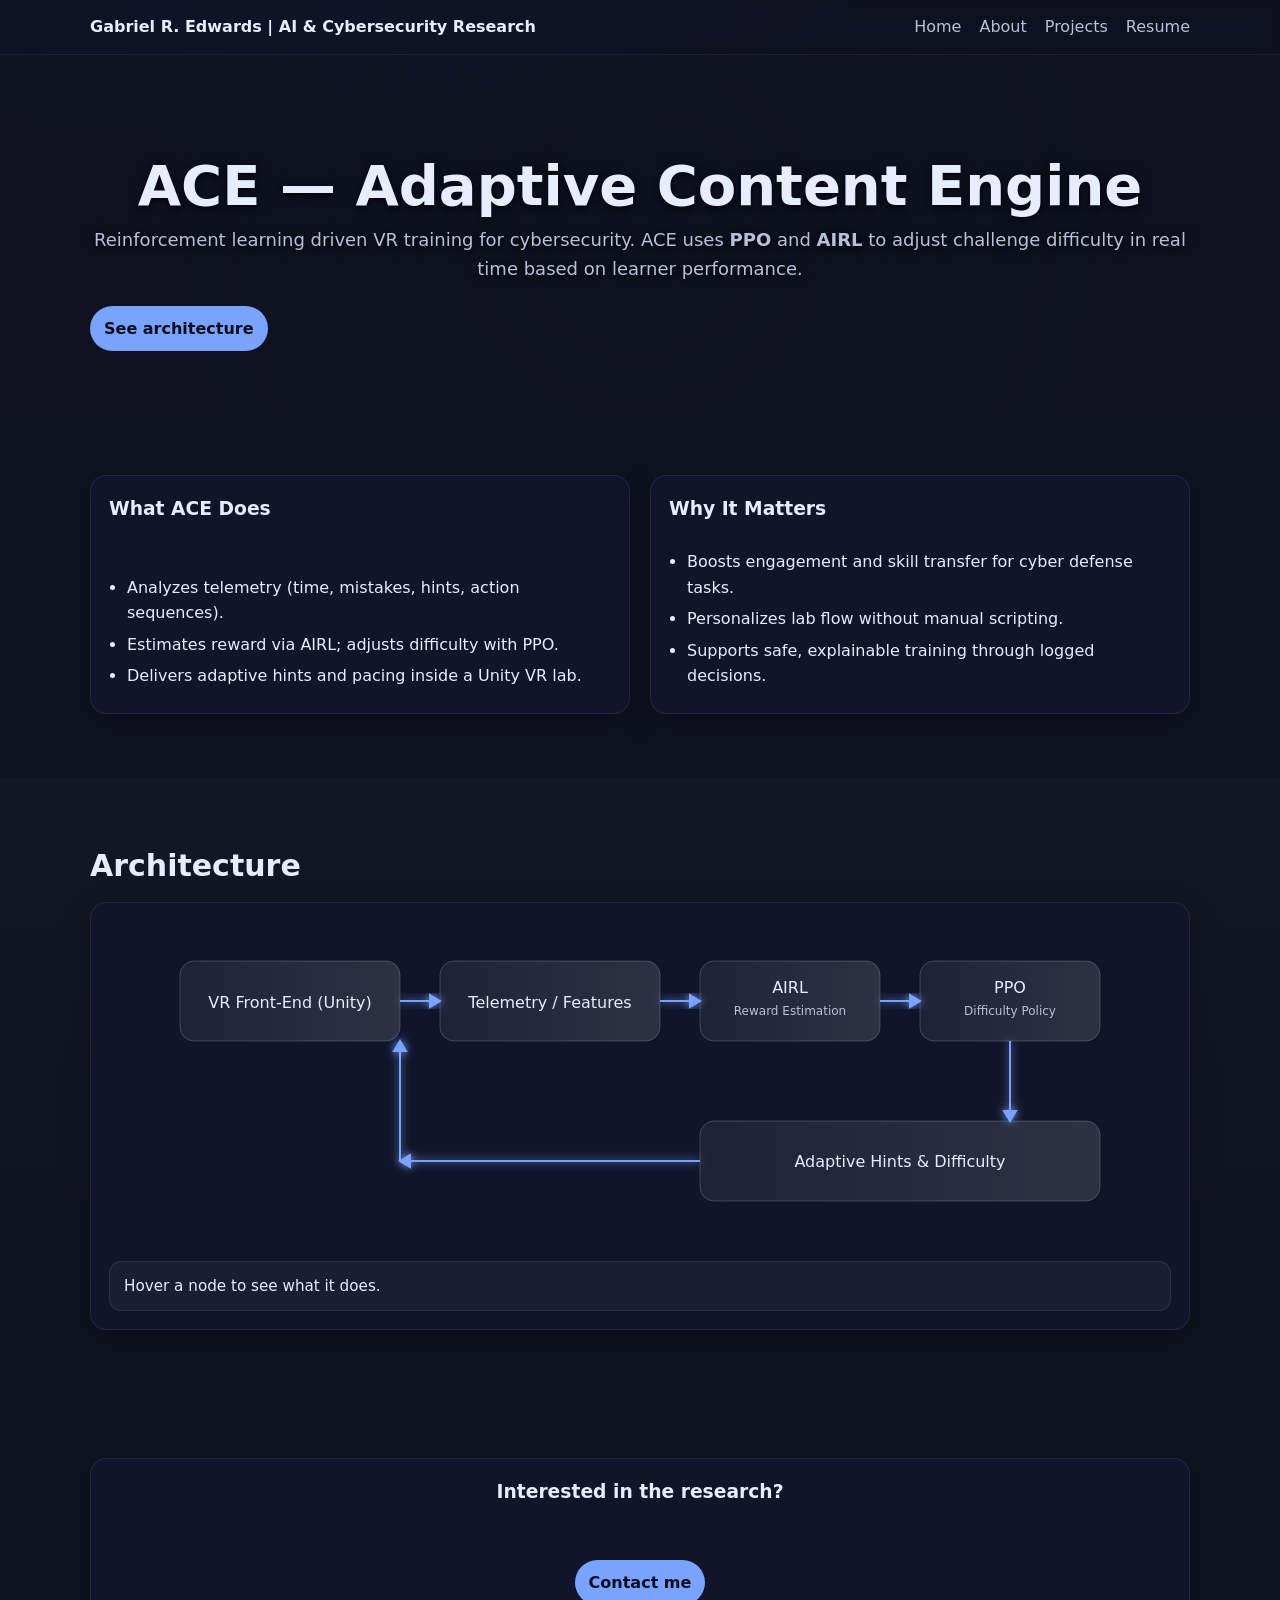
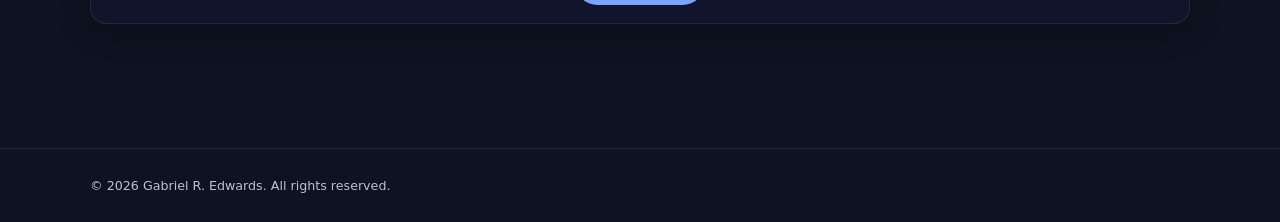
==== ace.html @ 76fcef31 "Remove toy interactive demos from ACE and SAGE pages Dropped ACE's simulated reward chart + gridworl" ====
<!doctype html>
<html lang="en">
<head>
  <meta charset="utf-8" />
  <meta name="viewport" content="width=device-width, initial-scale=1" />
  <title>ACE (Adaptive Content Engine) | Gabriel R. Edwards</title>
  <meta name="description" content="ACE — a reinforcement learning driven VR training system that adapts cybersecurity content using PPO/AIRL." />

  <link rel="stylesheet" href="/styles.css" />
  <link rel="icon" type="image/png" href="/favicon.png">
  <!-- Optional: AOS for small scroll reveals (safe to remove if not used elsewhere) -->
  <link rel="stylesheet" href="https://unpkg.com/aos@2.3.4/dist/aos.css">
</head>
<body>
  <header class="site-header">
    <div class="container">
      <a class="logo" href="/">Gabriel R. Edwards | AI & Cybersecurity Research</a>
      <nav class="nav" id="site-nav" aria-label="Primary">
        <a href="/">Home</a>
        <a href="/#about">About</a>
        <a href="/projects.html">Projects</a>
        <a href="/resume.html">Resume</a>
      </nav>
      <button class="menu-toggle" aria-label="Toggle menu" aria-controls="site-nav" aria-expanded="false">☰</button>
    </div>
  </header>

  <main>
    <!-- HERO -->
    <section class="hero" style="position:relative;">
      <div class="container" style="text-align:center;">
        <h1>ACE — Adaptive Content Engine</h1>
        <p class="lead">
          Reinforcement learning driven VR training for cybersecurity. ACE uses <strong>PPO</strong> and
          <strong>AIRL</strong> to adjust challenge difficulty in real time based on learner performance.
        </p>
        <div class="actions">
          <a href="#architecture" class="btn">See architecture</a>
        </div>
      </div>
    </section>

    <!-- HIGHLIGHTS -->
    <section class="section">
      <div class="container grid-2">
        <div class="card" data-aos="fade-up">
          <h3>What ACE Does</h3>
          <ul>
            <li>Analyzes telemetry (time, mistakes, hints, action sequences).</li>
            <li>Estimates reward via AIRL; adjusts difficulty with PPO.</li>
            <li>Delivers adaptive hints and pacing inside a Unity VR lab.</li>
          </ul>
        </div>
        <div class="card" data-aos="fade-up" data-aos-delay="100">
          <h3>Why It Matters</h3>
          <ul>
            <li>Boosts engagement and skill transfer for cyber defense tasks.</li>
            <li>Personalizes lab flow without manual scripting.</li>
            <li>Supports safe, explainable training through logged decisions.</li>
          </ul>
        </div>
      </div>
    </section>

    <!-- ARCHITECTURE FLOW -->
    <section id="architecture" class="section alt">
      <div class="container">
        <h2>Architecture</h2>
        <div class="card" style="overflow:auto;">
          <!-- Responsive SVG flow diagram with hover tooltips -->
          <div style="min-height: 280px;">
            <svg viewBox="0 0 1000 320" width="100%" height="320" role="img" aria-label="ACE architecture flow">
              <defs>
                <linearGradient id="nodeGrad" x1="0" x2="1">
                  <stop offset="0%" stop-color="rgba(255,255,255,0.06)"></stop>
                  <stop offset="100%" stop-color="rgba(255,255,255,0.12)"></stop>
                </linearGradient>
                <filter id="softGlow">
                  <feGaussianBlur stdDeviation="4" result="blur"/>
                  <feMerge>
                    <feMergeNode in="blur"/>
                    <feMergeNode in="SourceGraphic"/>
                  </feMerge>
                </filter>
              </defs>

              <!-- nodes -->
              <g class="node" data-tip="Unity VR environment emits state, actions, and events as telemetry.">
                <rect x="40" y="40" width="220" height="80" rx="14" fill="url(#nodeGrad)" stroke="rgba(255,255,255,0.18)"/>
                <text x="150" y="87" text-anchor="middle" fill="#e8ecff" font-size="16">VR Front-End (Unity)</text>
              </g>

              <g class="node" data-tip="Session features: time, mistakes, unnecessary actions, hints, completion.">
                <rect x="300" y="40" width="220" height="80" rx="14" fill="url(#nodeGrad)" stroke="rgba(255,255,255,0.18)"/>
                <text x="410" y="87" text-anchor="middle" fill="#e8ecff" font-size="16">Telemetry / Features</text>
              </g>

              <g class="node" data-tip="AIRL infers reward from behavior and state-action distributions.">
                <rect x="560" y="40" width="180" height="80" rx="14" fill="url(#nodeGrad)" stroke="rgba(255,255,255,0.18)"/>
                <text x="650" y="72" text-anchor="middle" fill="#e8ecff" font-size="16">AIRL</text>
                <text x="650" y="94" text-anchor="middle" fill="#b9c0d9" font-size="12">Reward Estimation</text>
              </g>

              <g class="node" data-tip="PPO policy selects next difficulty level / hint strategy.">
                <rect x="780" y="40" width="180" height="80" rx="14" fill="url(#nodeGrad)" stroke="rgba(255,255,255,0.18)"/>
                <text x="870" y="72" text-anchor="middle" fill="#e8ecff" font-size="16">PPO</text>
                <text x="870" y="94" text-anchor="middle" fill="#b9c0d9" font-size="12">Difficulty Policy</text>
              </g>

              <!-- arrows top row -->
              <g stroke="#7aa2ff" stroke-width="2" filter="url(#softGlow)">
                <line x1="260" y1="80" x2="300" y2="80"/>
                <polygon points="300,80 290,74 290,86" fill="#7aa2ff"/>
                <line x1="520" y1="80" x2="560" y2="80"/>
                <polygon points="560,80 550,74 550,86" fill="#7aa2ff"/>
                <line x1="740" y1="80" x2="780" y2="80"/>
                <polygon points="780,80 770,74 770,86" fill="#7aa2ff"/>
              </g>

              <!-- feedback loop -->
              <g class="node" data-tip="Adaptive difficulty and hints fed back to VR session.">
                <rect x="560" y="200" width="400" height="80" rx="14" fill="url(#nodeGrad)" stroke="rgba(255,255,255,0.18)"/>
                <text x="760" y="246" text-anchor="middle" fill="#e8ecff" font-size="16">Adaptive Hints & Difficulty</text>
              </g>

              <g stroke="#7aa2ff" stroke-width="2" filter="url(#softGlow)">
                <!-- down arrows -->
                <line x1="870" y1="120" x2="870" y2="200"/>
                <polygon points="870,200 864,190 876,190" fill="#7aa2ff"/>
                <!-- loop back to VR -->
                <line x1="560" y1="240" x2="260" y2="240"/>
                <polygon points="260,240 270,234 270,246" fill="#7aa2ff"/>
                <line x1="260" y1="240" x2="260" y2="120"/>
                <polygon points="260,120 254,130 266,130" fill="#7aa2ff"/>
              </g>
            </svg>
            <div id="nodeInfo" class="node-info" aria-live="polite">
                Hover a node to see what it does.
          </div>
        </div>
      </div>
    </section>

    <!-- CONTACT CTA -->
    <section class="section">
      <div class="container">
        <div class="card" style="text-align:center;">
          <h3>Interested in the research?</h3>
          <p class="meta">This work is part of an active research effort. A public summary/paper link will be added upon release.</p>
          <a href="mailto:gre4bt@umsystem.edu" class="btn">Contact me</a>
        </div>
      </div>
    </section>
  </main>

  <footer class="site-footer">
    <div class="container">
      <small>© <span id="year"></span> Gabriel R. Edwards. All rights reserved.</small>
    </div>
  </footer>

  <!-- libs -->
  <script src="https://unpkg.com/aos@2.3.4/dist/aos.js"></script>

  <script>
    // year
    document.getElementById('year').textContent = new Date().getFullYear();

    // mobile menu
    const toggle = document.querySelector('.menu-toggle');
    const nav = document.getElementById('site-nav');
    toggle?.addEventListener('click', () => {
      const expanded = toggle.getAttribute('aria-expanded') === 'true' || false;
      toggle.setAttribute('aria-expanded', String(!expanded));
      nav.classList.toggle('open');
    });

    // AOS
    AOS?.init && AOS.init({ once: true, duration: 600 });

    // ---------- SVG node tooltips ----------
    // simple title-like tooltip using native 'title' or data-tip
    document.querySelectorAll('svg .node').forEach(n => {
      const tip = n.getAttribute('data-tip');
      if (tip) {
        const title = document.createElementNS('http://www.w3.org/2000/svg','title');
        title.textContent = tip;
        n.appendChild(title);
      }
    });
  </script>

<script>
// ----- Hover descriptions for ACE diagram -----
const info = document.getElementById('nodeInfo');

    // helper: register hover/focus on each node
    function bindNodeHover(g){
    const tip  = g.getAttribute('data-tip') || '';
    // try to grab the first label <text> inside the node
    const label = (g.querySelector('text')?.textContent || 'Component').trim();
    const rect  = g.querySelector('rect') || g;

    // make focusable for keyboard users
    rect.setAttribute('tabindex','0');
    rect.setAttribute('role','button');
    rect.setAttribute('aria-label', `${label}: ${tip}`);

    function show(){ info.innerHTML = `<strong>${label}:</strong> ${tip}`; }
    function hide(){ info.textContent = 'Hover a node to see what it does.'; }

    rect.addEventListener('mouseenter', show);
    rect.addEventListener('focus', show);
    rect.addEventListener('mouseleave', hide);
    rect.addEventListener('blur', hide);
    }

    // bind all nodes
    document.querySelectorAll('svg g.node').forEach(bindNodeHover);
    </script>


</body>
</html>
---- styles.css ----
:root {
  --bg: #0f1220;
  --panel: #11152b;
  --text: #e8ecff;
  --muted: #b9c0d9;
  --primary: #7aa2ff;
  --ring: rgba(122,162,255,.3);
  --radius: 16px;
}

* { box-sizing: border-box; }
html, body { margin: 0; padding: 0; }
html { scroll-behavior: smooth; }
body {
  font-family: Inter, system-ui, -apple-system, Segoe UI, Roboto, Arial, sans-serif;
  line-height: 1.6;
  color: var(--text);
  background: radial-gradient(1200px 600px at 20% -10%, #182042 0%, var(--bg) 60%);
  -webkit-font-smoothing: antialiased;
  -moz-osx-font-smoothing: grayscale;
}

a { color: inherit; text-decoration: none; }
a:focus-visible,
button:focus-visible { outline: none; box-shadow: 0 0 0 6px var(--ring); border-radius: 8px; }

.container { width: min(1100px, 92%); margin: 0 auto; }

/* ========== Header / Nav ========== */
.site-header {
  position: sticky; top: 0; z-index: 20;
  backdrop-filter: saturate(120%) blur(10px);
  background: rgba(15,18,32,.6);
  border-bottom: 1px solid rgba(255,255,255,.06);
}
.site-header .container {
  display: flex; align-items: center; justify-content: space-between;
  padding: 14px 0;
}

.logo { font-weight: 700; color: var(--text); }
.logo:hover { opacity: .9; }

.nav { display: flex; align-items: center; gap: 18px; }
.nav a { color: var(--muted); }
.nav a:hover { color: var(--text); }

/* Buttons */
.btn {
  display: inline-block; padding: 10px 14px; border-radius: 999px;
  background: var(--primary); color: #0a0e1f; font-weight: 600;
  box-shadow: 0 0 0 0 var(--ring); transition: box-shadow .2s ease, transform .1s ease;
}
.btn:hover { box-shadow: 0 0 0 6px var(--ring); transform: translateY(-1px); }

.btn-secondary {
  background: transparent; color: var(--text); border: 1px solid rgba(255,255,255,.16);
}
.btn-secondary:hover { box-shadow: 0 0 0 6px var(--ring); border-color: rgba(255,255,255,.28); }

/* Mobile menu toggle */
.menu-toggle {
  display: none;
  width: 38px; height: 38px; border: 0; border-radius: 10px;
  background: var(--panel); color: var(--text); cursor: pointer;
}
.menu-toggle:active { transform: scale(.98); }

/* ========== Hero ========== */
.hero { padding: 88px 0 44px; }
.hero h1 {
  font-size: clamp(34px, 6vw, 56px);
  line-height: 1.1; margin: 0 0 10px;
}
.lead { color: var(--muted); font-size: 1.125rem; margin: 8px 0 22px; }
.actions { display: flex; gap: 12px; flex-wrap: wrap; }

/* ========== Sections / Layout ========== */
.section { padding: 64px 0; }
.section.alt { background: linear-gradient(180deg, rgba(255,255,255,.02), rgba(255,255,255,0)); }

.grid-2 { display: grid; gap: 22px; grid-template-columns: 1fr; }
@media (min-width: 860px) {
  .grid-2 { grid-template-columns: 1.2fr .8fr; }
}

/* ========== Cards ========== */
.cards {
  display: grid; gap: 18px;
  grid-template-columns: repeat(auto-fit, minmax(260px, 1fr));
}

.card {
  background: var(--panel);
  border: 1px solid rgba(255,255,255,.08);
  border-radius: var(--radius);
  padding: 18px;
  box-shadow: 0 8px 30px rgba(0,0,0,.25);
}
.card h3 { margin-top: 0; }
.card .meta { color: var(--muted); font-size: .95rem; margin: 8px 0 10px; }
.card .links { display: flex; gap: 14px; flex-wrap: wrap; }
.card .link { color: var(--primary); }
.card .link:hover { text-decoration: underline; }

/* ========== Footer ========== */
.site-footer {
  border-top: 1px solid rgba(255,255,255,.08);
  margin-top: 60px; padding: 24px 0; color: var(--muted);
  font-size: .95rem;
}

/* ========== Mobile Nav Behavior ========== */
@media (max-width: 720px) {
  .nav { display: none; }
  .menu-toggle { display: inline-grid; place-items: center; }

  /* When toggled open (JS adds .open) */
  .nav.open {
    display: grid;
    position: absolute; top: 58px; right: 4%; left: 4%;
    background: rgba(15,18,32,.98);
    border: 1px solid rgba(255,255,255,.08);
    border-radius: 14px; padding: 12px;
    gap: 10px;
    box-shadow: 0 12px 36px rgba(0,0,0,.45);
  }
  .nav.open a { padding: 10px 12px; border-radius: 10px; }
  .nav.open a:hover { background: rgba(255,255,255,.04); color: var(--text); }
}

/* ========== Subtle Improvements ========== */
.section h2 { margin: 0 0 12px; font-size: clamp(22px, 3vw, 30px); }
p { margin: 0 0 12px; }
ul { margin: 0; padding-left: 18px; }
li { margin: 6px 0; }

::selection { background: rgba(122,162,255,.28); color: var(--text); }

@media (prefers-reduced-motion: reduce) {
  html { scroll-behavior: auto; }
  .btn { transition: none; }
}

/* underline any link styled as .link */
.link {
  color: var(--primary);
  text-decoration: underline;
  text-underline-offset: 2px; /* slightly lower underline for modern look */
  text-decoration-thickness: 1.5px;
  transition: color .2s ease, text-decoration-color .2s ease;
}

/* hover effect for emphasis */
.link:hover {
  color: var(--text);
  text-decoration-color: var(--text);
}

/* optionally: only underline links that open in a new tab */
a[target="_blank"] {
  text-decoration: underline;
  text-underline-offset: 2px;
  text-decoration-thickness: 1.5px;
}

/* profile picture */
.profile-pic {
  width: 180px;
  height: 180px;
  border-radius: 50%;
  object-fit: cover;
  box-shadow: 0 6px 18px rgba(0,0,0,.3);
  margin-bottom: 20px;
}

/* interactive project cards */
.card {
  position: relative;
  transition: transform .3s ease, box-shadow .3s ease;
}
.card:hover {
  transform: translateY(-6px);
  box-shadow: 0 0 15px rgba(122,162,255,0.5);
}
.card:hover .meta {
  opacity: 1;
  transform: translateY(0);
}
.card .meta {
  opacity: 0;
  transform: translateY(10px);
  transition: all .3s ease;
}

/* === HERO VISIBILITY FIX === */
/* Adds a subtle dark gradient overlay + soft text shadow for legibility */

.hero {
  position: relative;
  padding: 100px 0 60px; /* slightly more breathing room */
  overflow: hidden;
}

.hero::before {
  content: "";
  position: absolute;
  inset: 0;
  /* gentle radial fade behind the text */
  background: radial-gradient(
    circle at center,
    rgba(15, 18, 32, 0.25) 0%,    /* faint center glow */
    rgba(15, 18, 32, 0.8) 70%     /* darker edges */
  );
  z-index: 0;
}

.hero .container {
  position: relative;
  z-index: 1; /* ensures text sits above the overlay */
  text-align: center;
}

/* improve readability */
.hero h1,
.hero .lead {
  text-shadow:
    0 2px 6px rgba(0, 0, 0, 0.8),
    0 0 14px rgba(15, 18, 32, 0.8);
}

/* optional: smooth fade for the overlay when loading */
.hero::before {
  opacity: 0;
  animation: fadeInOverlay 1.5s ease forwards;
}

@keyframes fadeInOverlay {
  to { opacity: 1; }
}

/* === HERO IMAGE GLOW === */
/* Adds a soft animated blue halo around your portrait */

.hero img {
  display: block;
  margin: 0 auto 24px;
  width: 180px;
  height: 180px;
  border-radius: 50%;
  object-fit: cover;
  box-shadow:
    0 0 0 3px rgba(255,255,255,0.08),
    0 0 30px rgba(122,162,255,0.4);
  transition: box-shadow 0.4s ease;
  position: relative;
  z-index: 1;
}



/* ACE node hover description panel */
.node-info{
  margin-top:12px;
  padding:12px 14px;
  background: rgba(255,255,255,0.04);
  border:1px solid rgba(255,255,255,0.08);
  border-radius:12px;
  color: var(--text);
  font-size: 0.95rem;
}
.node-info strong{ color: var(--primary); }
svg .node rect{ pointer-events: all; }  /* ensure nodes receive hover */


/* make equal-height cards inside grid-2 sections */
.section .grid-2 {
  display: grid;
  grid-template-columns: repeat(auto-fit, minmax(320px, 1fr));
  gap: 20px;
  align-items: stretch; /* ensures equal height */
}

.section .grid-2 .card {
  display: flex;
  flex-direction: column;
  justify-content: space-between;
  height: 100%;
}

/* contact card info */
.contact-card {
  display: flex;
  align-items: center;
  gap: 10px;
  padding: 12px 18px;
  background: var(--panel);
  border: 1px solid rgba(255,255,255,0.08);
  border-radius: 12px;
  color: var(--text);
  text-decoration: none;
  font-weight: 500;
  transition: all 0.2s ease;
}
.contact-card:hover {
  border-color: var(--primary);
  transform: translateY(-3px);
  box-shadow: 0 0 12px rgba(122,162,255,0.2);
  color: var(--primary);
}
.contact-card .icon {
  width: 22px;
  height: 22px;
  filter: invert(80%) brightness(150%);
}
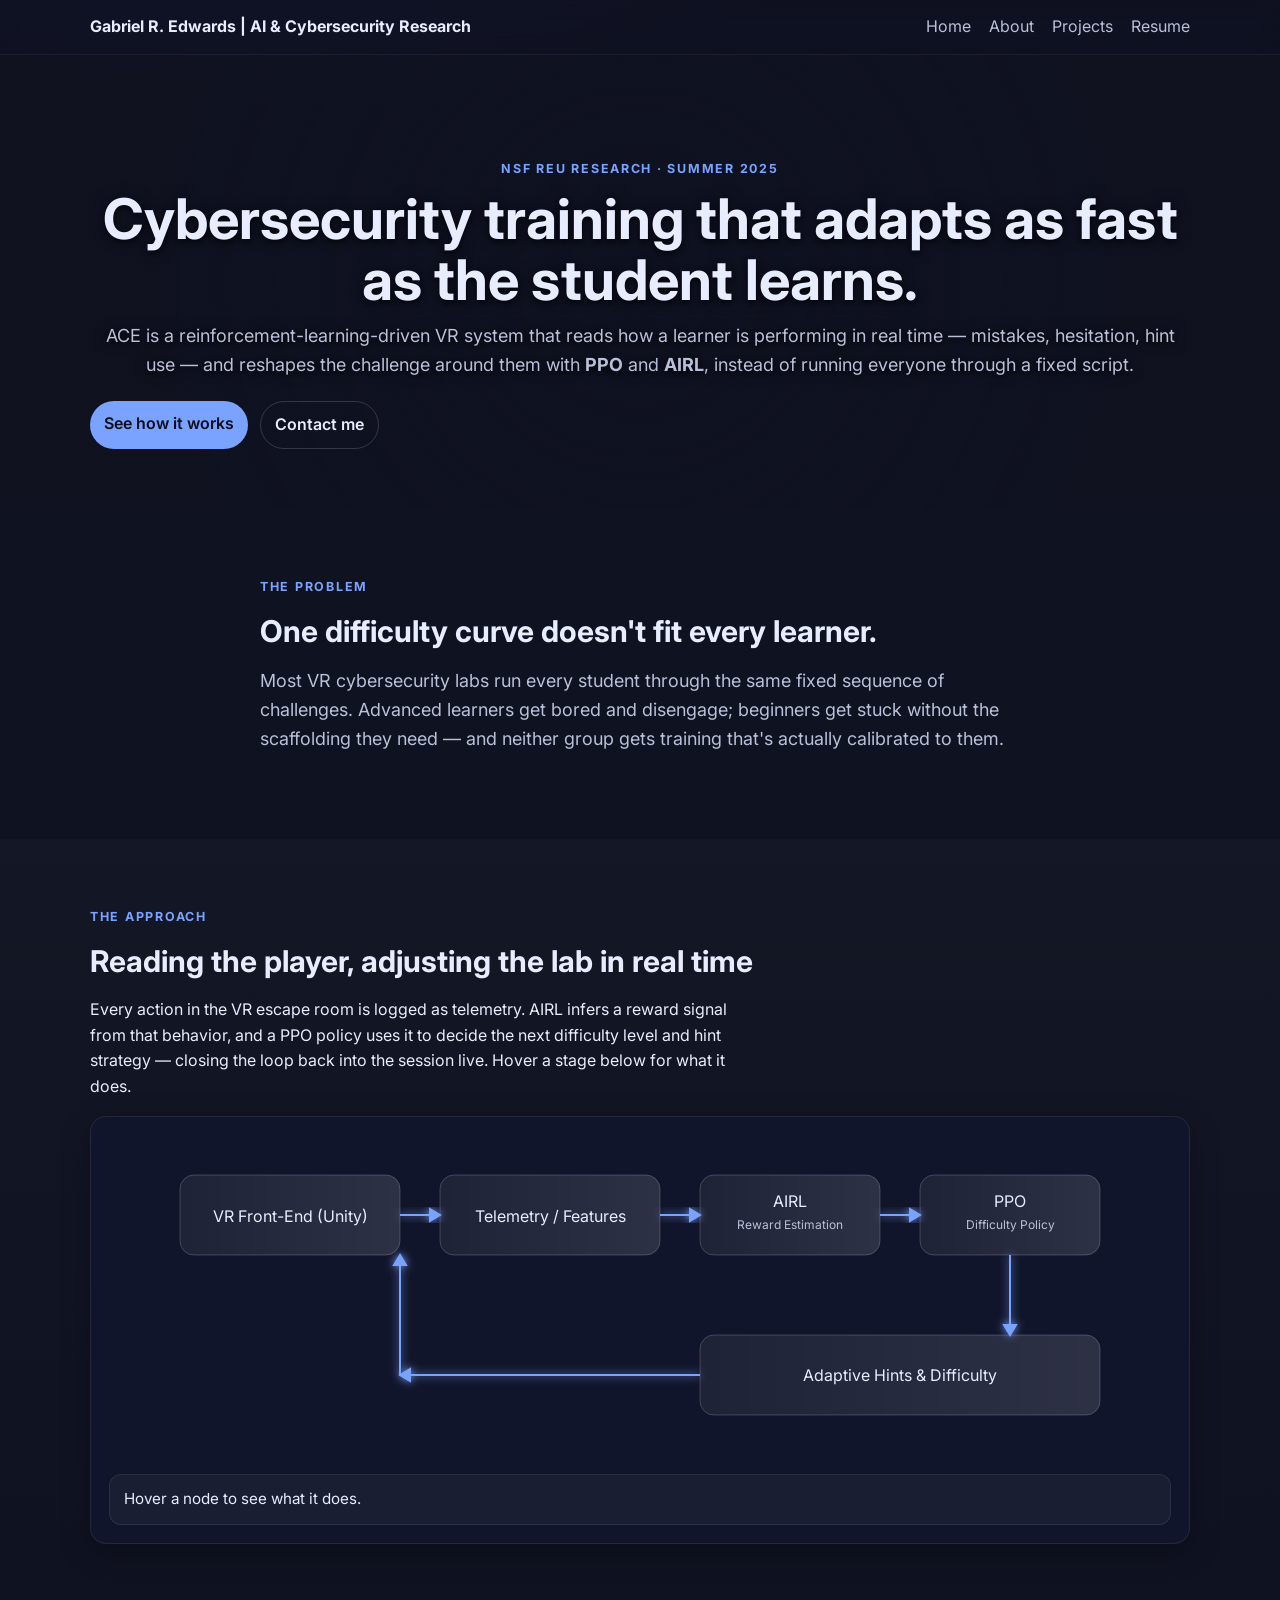
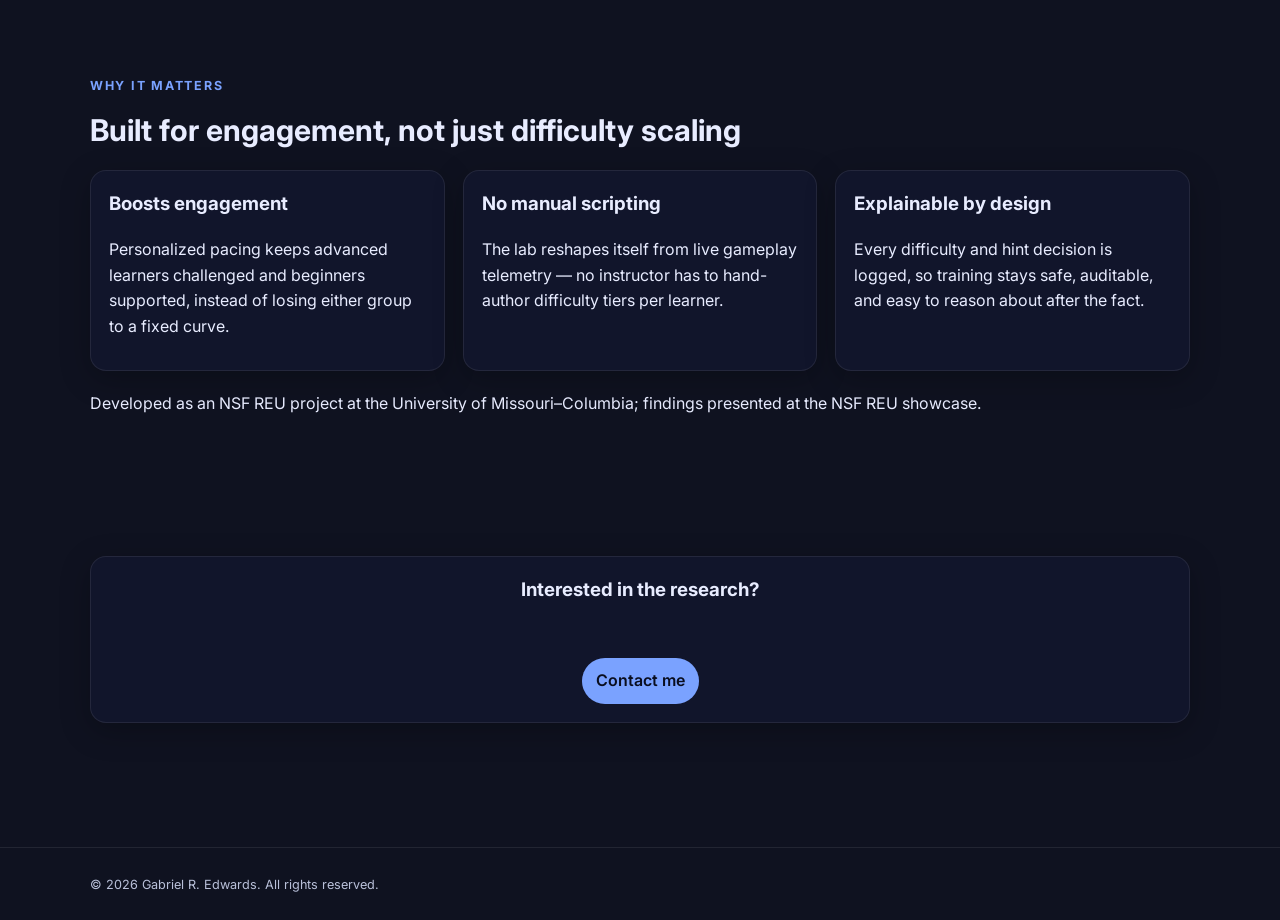
==== commit ae6e2701: "Redesign ACE and SAGE pages as research case studies Restructured both pages around a Problem -> App" ====
--- a/ace.html
+++ b/ace.html
@@ -4,8 +4,11 @@
   <meta charset="utf-8" />
   <meta name="viewport" content="width=device-width, initial-scale=1" />
   <title>ACE (Adaptive Content Engine) | Gabriel R. Edwards</title>
-  <meta name="description" content="ACE — a reinforcement learning driven VR training system that adapts cybersecurity content using PPO/AIRL." />
-
+  <meta name="description" content="ACE — a reinforcement learning driven VR training system that adapts cybersecurity content in real time using PPO/AIRL." />
+
+  <link rel="preconnect" href="https://fonts.googleapis.com">
+  <link rel="preconnect" href="https://fonts.gstatic.com" crossorigin>
+  <link href="https://fonts.googleapis.com/css2?family=Inter:wght@400;600;800&display=swap" rel="stylesheet">
   <link rel="stylesheet" href="/styles.css" />
   <link rel="icon" type="image/png" href="/favicon.png">
   <!-- Optional: AOS for small scroll reveals (safe to remove if not used elsewhere) -->
@@ -29,44 +32,44 @@
     <!-- HERO -->
     <section class="hero" style="position:relative;">
       <div class="container" style="text-align:center;">
-        <h1>ACE — Adaptive Content Engine</h1>
+        <p class="eyebrow">NSF REU Research · Summer 2025</p>
+        <h1>Cybersecurity training that adapts as fast as the student learns.</h1>
         <p class="lead">
-          Reinforcement learning driven VR training for cybersecurity. ACE uses <strong>PPO</strong> and
-          <strong>AIRL</strong> to adjust challenge difficulty in real time based on learner performance.
+          ACE is a reinforcement-learning-driven VR system that reads how a learner is performing in real
+          time — mistakes, hesitation, hint use — and reshapes the challenge around them with
+          <strong>PPO</strong> and <strong>AIRL</strong>, instead of running everyone through a fixed script.
         </p>
         <div class="actions">
-          <a href="#architecture" class="btn">See architecture</a>
-        </div>
-      </div>
-    </section>
-
-    <!-- HIGHLIGHTS -->
+          <a href="#approach" class="btn">See how it works</a>
+          <a href="mailto:gre4bt@umsystem.edu" class="btn btn-secondary">Contact me</a>
+        </div>
+      </div>
+    </section>
+
+    <!-- PROBLEM -->
     <section class="section">
-      <div class="container grid-2">
-        <div class="card" data-aos="fade-up">
-          <h3>What ACE Does</h3>
-          <ul>
-            <li>Analyzes telemetry (time, mistakes, hints, action sequences).</li>
-            <li>Estimates reward via AIRL; adjusts difficulty with PPO.</li>
-            <li>Delivers adaptive hints and pacing inside a Unity VR lab.</li>
-          </ul>
-        </div>
-        <div class="card" data-aos="fade-up" data-aos-delay="100">
-          <h3>Why It Matters</h3>
-          <ul>
-            <li>Boosts engagement and skill transfer for cyber defense tasks.</li>
-            <li>Personalizes lab flow without manual scripting.</li>
-            <li>Supports safe, explainable training through logged decisions.</li>
-          </ul>
-        </div>
-      </div>
-    </section>
-
-    <!-- ARCHITECTURE FLOW -->
-    <section id="architecture" class="section alt">
+      <div class="container" style="max-width:760px;">
+        <p class="eyebrow">The Problem</p>
+        <h2>One difficulty curve doesn't fit every learner.</h2>
+        <p class="lead">
+          Most VR cybersecurity labs run every student through the same fixed sequence of challenges.
+          Advanced learners get bored and disengage; beginners get stuck without the scaffolding they need —
+          and neither group gets training that's actually calibrated to them.
+        </p>
+      </div>
+    </section>
+
+    <!-- APPROACH -->
+    <section id="approach" class="section alt">
       <div class="container">
-        <h2>Architecture</h2>
-        <div class="card" style="overflow:auto;">
+        <p class="eyebrow">The Approach</p>
+        <h2>Reading the player, adjusting the lab in real time</h2>
+        <p class="meta" style="max-width:640px;">
+          Every action in the VR escape room is logged as telemetry. AIRL infers a reward signal from that
+          behavior, and a PPO policy uses it to decide the next difficulty level and hint strategy — closing
+          the loop back into the session live. Hover a stage below for what it does.
+        </p>
+        <div class="card" style="overflow:auto; margin-top:16px;">
           <!-- Responsive SVG flow diagram with hover tooltips -->
           <div style="min-height: 280px;">
             <svg viewBox="0 0 1000 320" width="100%" height="320" role="img" aria-label="ACE architecture flow">
@@ -136,8 +139,32 @@
             </svg>
             <div id="nodeInfo" class="node-info" aria-live="polite">
                 Hover a node to see what it does.
+            </div>
           </div>
         </div>
+      </div>
+    </section>
+
+    <!-- WHY IT MATTERS -->
+    <section class="section">
+      <div class="container">
+        <p class="eyebrow">Why It Matters</p>
+        <h2>Built for engagement, not just difficulty scaling</h2>
+        <div class="cards" style="margin-top:16px;">
+          <article class="card" data-aos="fade-up">
+            <h3>Boosts engagement</h3>
+            <p>Personalized pacing keeps advanced learners challenged and beginners supported, instead of losing either group to a fixed curve.</p>
+          </article>
+          <article class="card" data-aos="fade-up" data-aos-delay="100">
+            <h3>No manual scripting</h3>
+            <p>The lab reshapes itself from live gameplay telemetry — no instructor has to hand-author difficulty tiers per learner.</p>
+          </article>
+          <article class="card" data-aos="fade-up" data-aos-delay="200">
+            <h3>Explainable by design</h3>
+            <p>Every difficulty and hint decision is logged, so training stays safe, auditable, and easy to reason about after the fact.</p>
+          </article>
+        </div>
+        <p class="meta" style="margin-top:20px;">Developed as an NSF REU project at the University of Missouri–Columbia; findings presented at the NSF REU showcase.</p>
       </div>
     </section>
 
--- a/styles.css
+++ b/styles.css
@@ -288,6 +288,41 @@
   height: 100%;
 }
 
+/* ========== Case-study narrative elements ========== */
+/* eyebrow label: marks where a page is in its Problem -> Approach -> Results sequence */
+.eyebrow {
+  display: inline-block;
+  text-transform: uppercase;
+  letter-spacing: .14em;
+  font-size: .78rem;
+  font-weight: 700;
+  color: var(--primary);
+  margin: 0 0 10px;
+}
+
+/* stat tiles: real, sourced numbers only -- big figure + short label */
+.stat-row {
+  display: flex;
+  flex-wrap: wrap;
+  gap: 40px;
+  justify-content: center;
+  text-align: center;
+  margin-top: 20px;
+}
+.stat-row .stat { min-width: 140px; }
+.stat-row .num {
+  font-size: clamp(2.2rem, 5vw, 3.2rem);
+  font-weight: 800;
+  color: var(--primary);
+  line-height: 1;
+}
+.stat-row .label {
+  color: var(--muted);
+  font-size: .9rem;
+  margin: 6px auto 0;
+  max-width: 160px;
+}
+
 /* contact card info */
 .contact-card {
   display: flex;
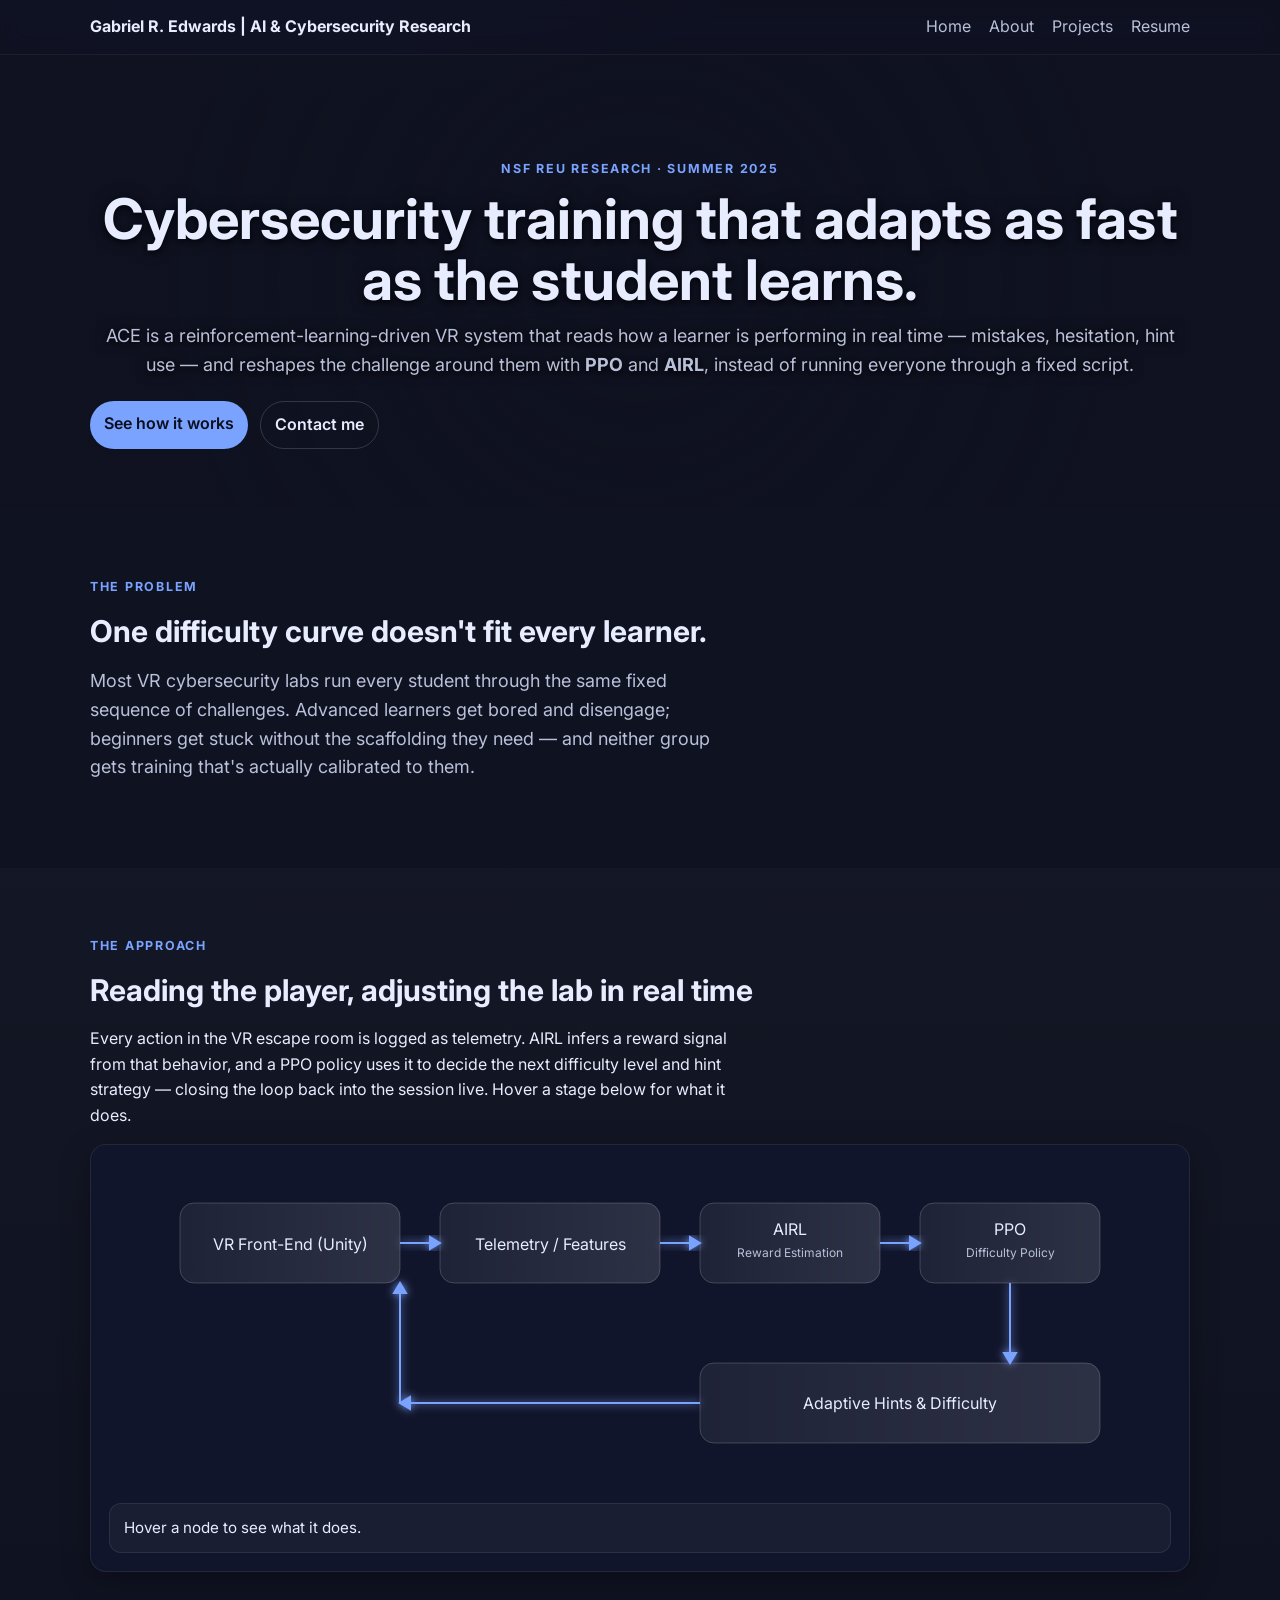
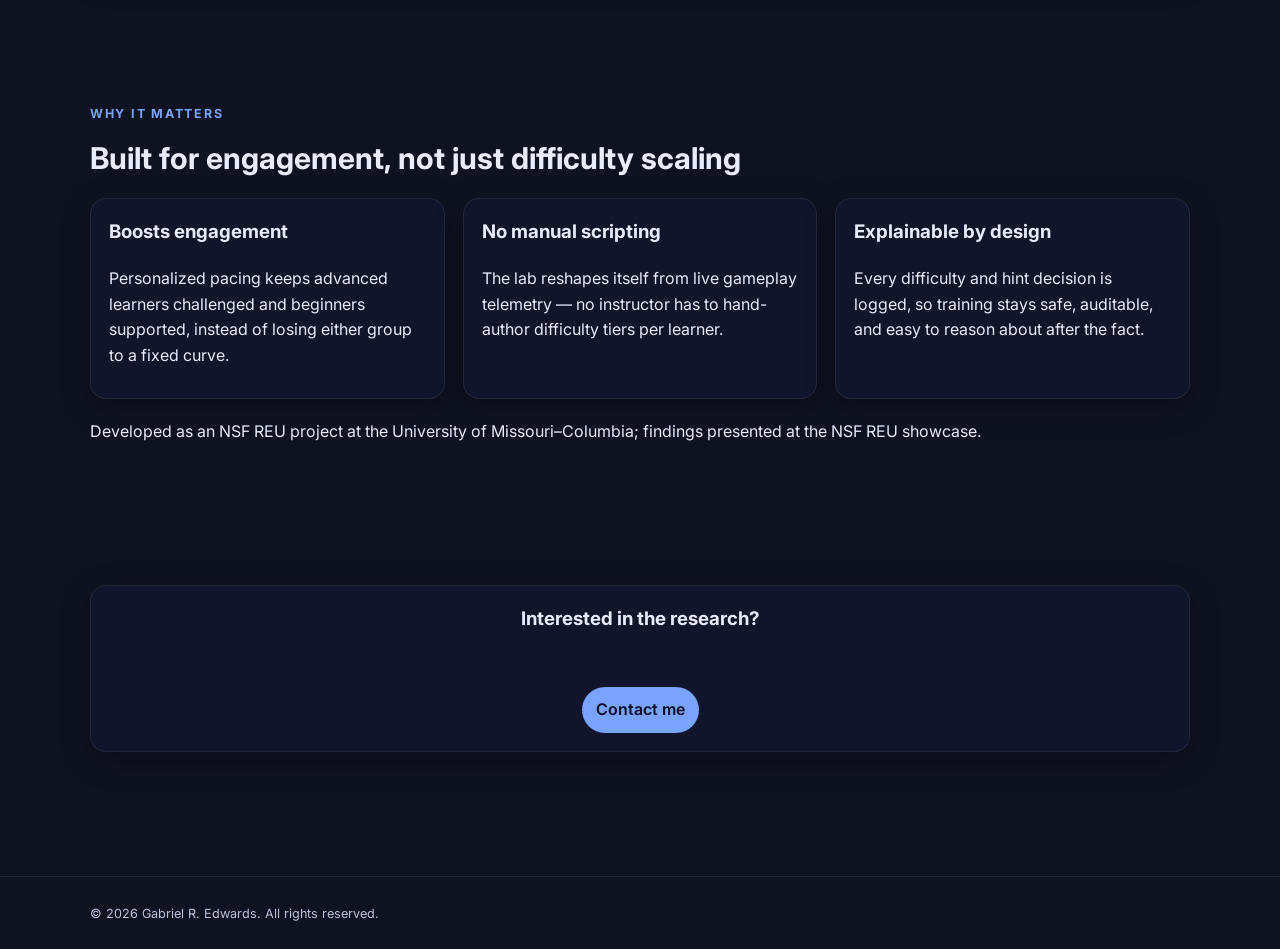
==== commit 39a34052: "Fix Problem/Approach section misalignment on ACE and SAGE The Problem section's container had an inl" ====
--- a/ace.html
+++ b/ace.html
@@ -48,10 +48,10 @@
 
     <!-- PROBLEM -->
     <section class="section">
-      <div class="container" style="max-width:760px;">
+      <div class="container">
         <p class="eyebrow">The Problem</p>
         <h2>One difficulty curve doesn't fit every learner.</h2>
-        <p class="lead">
+        <p class="lead" style="max-width:640px;">
           Most VR cybersecurity labs run every student through the same fixed sequence of challenges.
           Advanced learners get bored and disengage; beginners get stuck without the scaffolding they need —
           and neither group gets training that's actually calibrated to them.
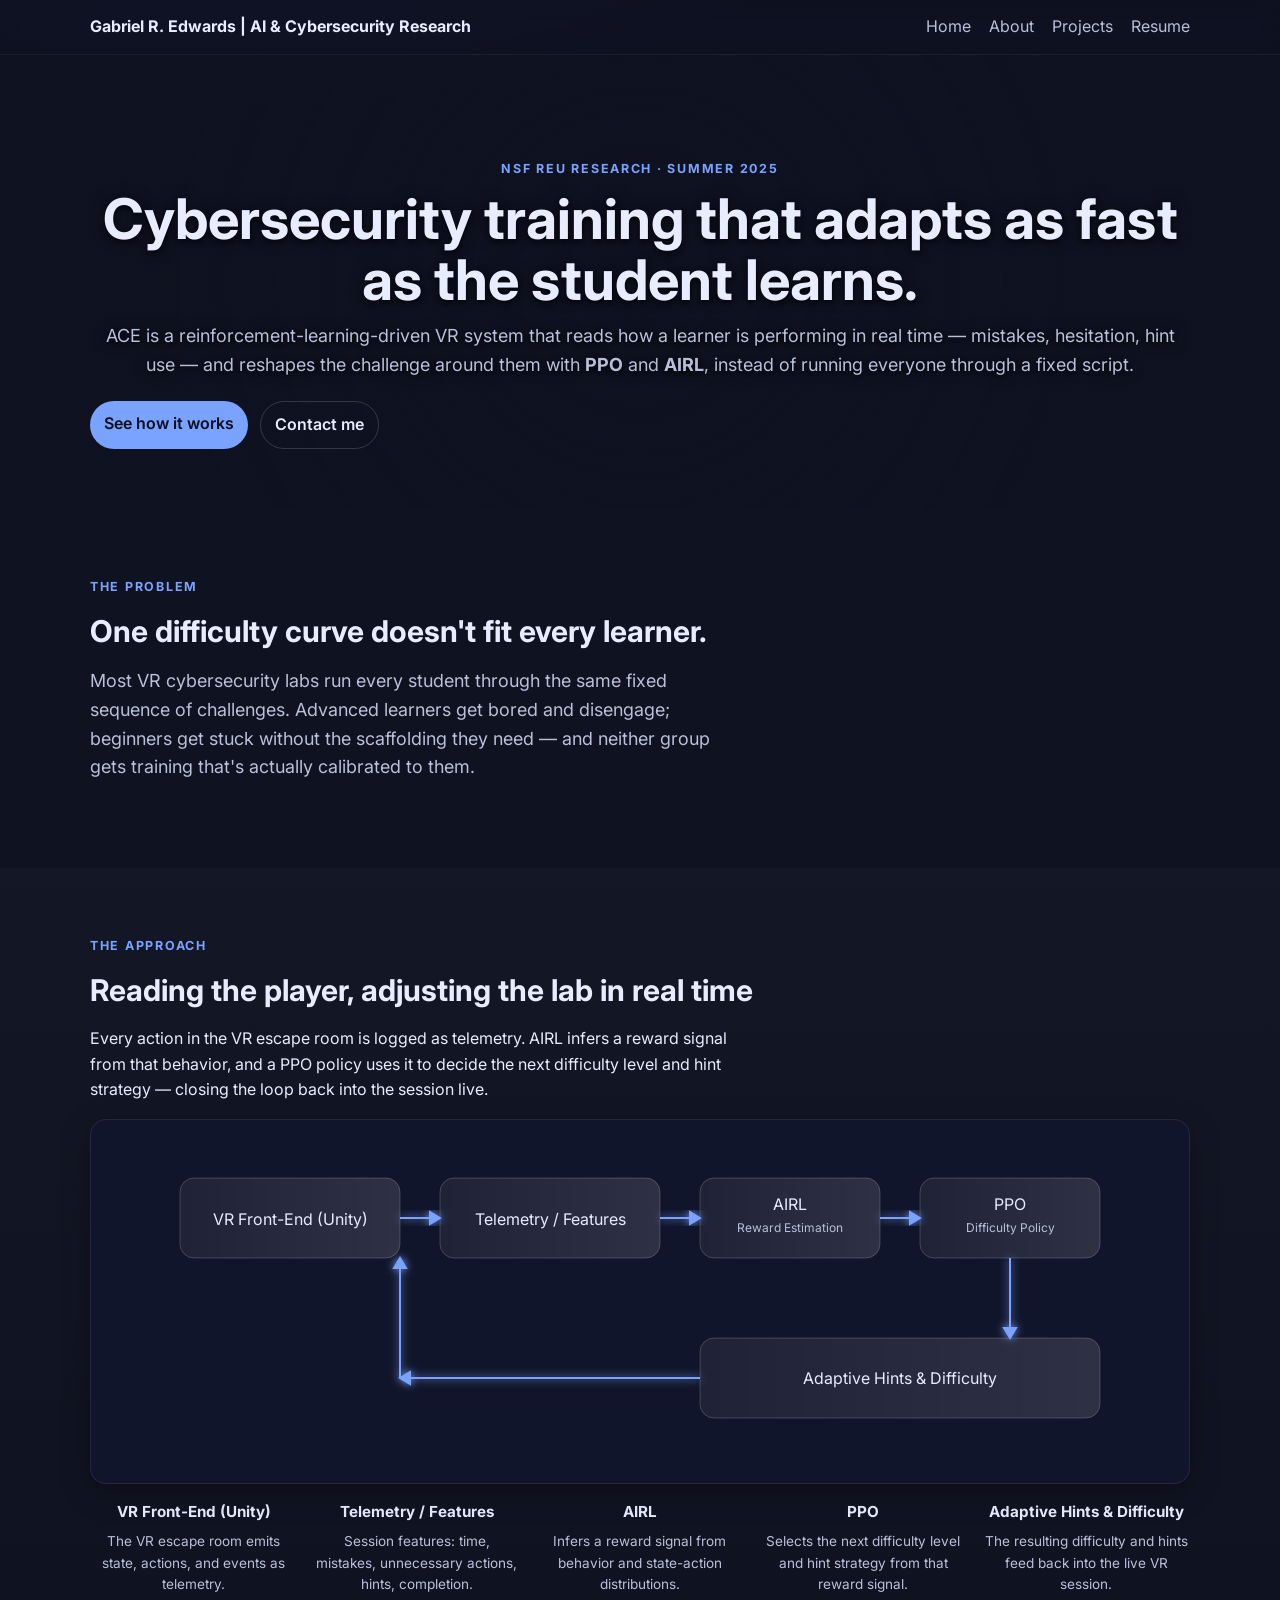
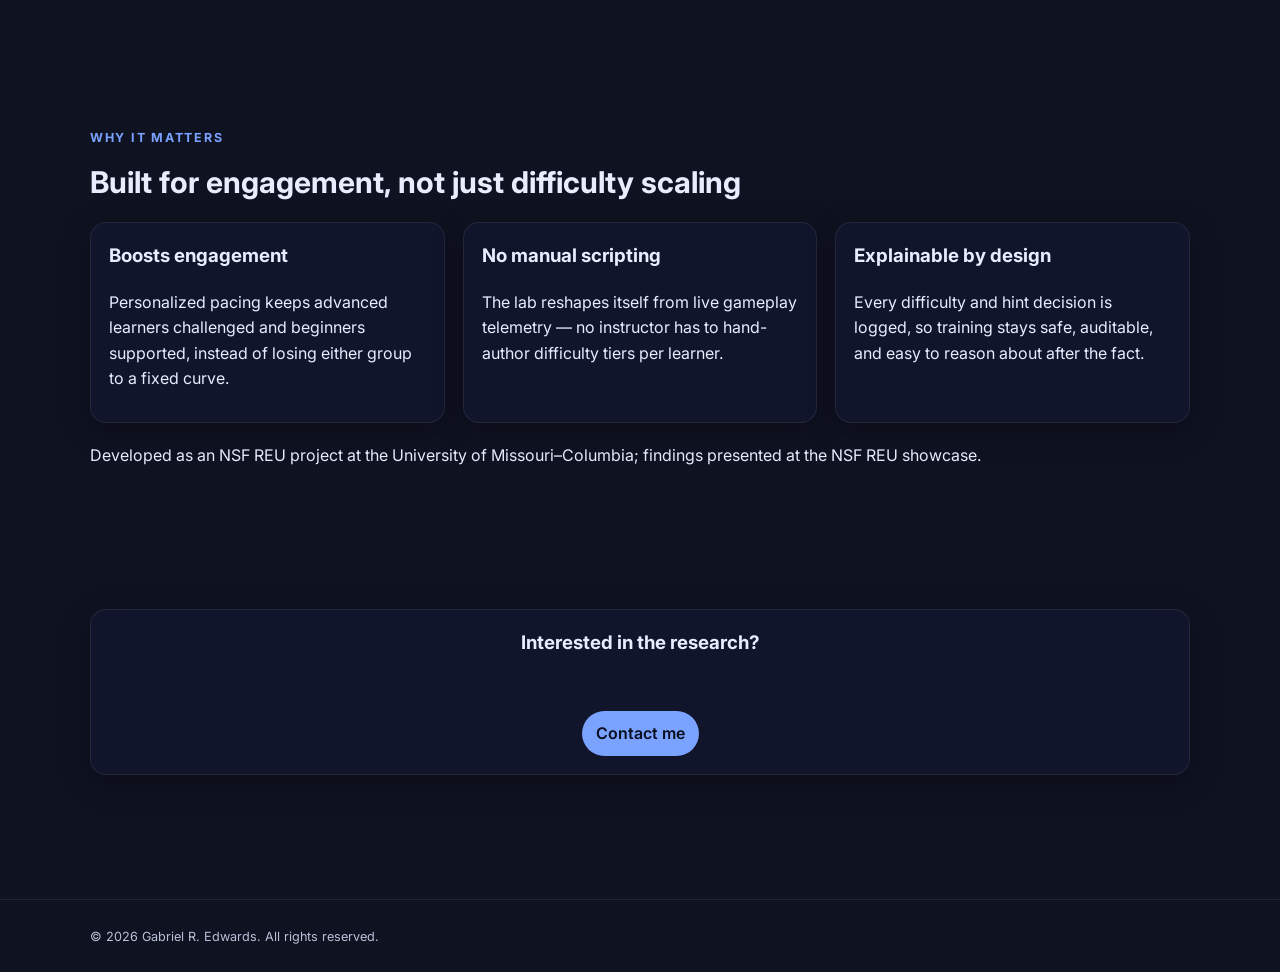
==== commit 8977097a: "Make ACE's Approach diagram fully static (no hover) Same treatment as SAGE: replaced the hover-only " ====
--- a/ace.html
+++ b/ace.html
@@ -67,7 +67,7 @@
         <p class="meta" style="max-width:640px;">
           Every action in the VR escape room is logged as telemetry. AIRL infers a reward signal from that
           behavior, and a PPO policy uses it to decide the next difficulty level and hint strategy — closing
-          the loop back into the session live. Hover a stage below for what it does.
+          the loop back into the session live.
         </p>
         <div class="card" style="overflow:auto; margin-top:16px;">
           <!-- Responsive SVG flow diagram with hover tooltips -->
@@ -88,23 +88,23 @@
               </defs>
 
               <!-- nodes -->
-              <g class="node" data-tip="Unity VR environment emits state, actions, and events as telemetry.">
+              <g class="node">
                 <rect x="40" y="40" width="220" height="80" rx="14" fill="url(#nodeGrad)" stroke="rgba(255,255,255,0.18)"/>
                 <text x="150" y="87" text-anchor="middle" fill="#e8ecff" font-size="16">VR Front-End (Unity)</text>
               </g>
 
-              <g class="node" data-tip="Session features: time, mistakes, unnecessary actions, hints, completion.">
+              <g class="node">
                 <rect x="300" y="40" width="220" height="80" rx="14" fill="url(#nodeGrad)" stroke="rgba(255,255,255,0.18)"/>
                 <text x="410" y="87" text-anchor="middle" fill="#e8ecff" font-size="16">Telemetry / Features</text>
               </g>
 
-              <g class="node" data-tip="AIRL infers reward from behavior and state-action distributions.">
+              <g class="node">
                 <rect x="560" y="40" width="180" height="80" rx="14" fill="url(#nodeGrad)" stroke="rgba(255,255,255,0.18)"/>
                 <text x="650" y="72" text-anchor="middle" fill="#e8ecff" font-size="16">AIRL</text>
                 <text x="650" y="94" text-anchor="middle" fill="#b9c0d9" font-size="12">Reward Estimation</text>
               </g>
 
-              <g class="node" data-tip="PPO policy selects next difficulty level / hint strategy.">
+              <g class="node">
                 <rect x="780" y="40" width="180" height="80" rx="14" fill="url(#nodeGrad)" stroke="rgba(255,255,255,0.18)"/>
                 <text x="870" y="72" text-anchor="middle" fill="#e8ecff" font-size="16">PPO</text>
                 <text x="870" y="94" text-anchor="middle" fill="#b9c0d9" font-size="12">Difficulty Policy</text>
@@ -121,7 +121,7 @@
               </g>
 
               <!-- feedback loop -->
-              <g class="node" data-tip="Adaptive difficulty and hints fed back to VR session.">
+              <g class="node">
                 <rect x="560" y="200" width="400" height="80" rx="14" fill="url(#nodeGrad)" stroke="rgba(255,255,255,0.18)"/>
                 <text x="760" y="246" text-anchor="middle" fill="#e8ecff" font-size="16">Adaptive Hints & Difficulty</text>
               </g>
@@ -137,9 +137,28 @@
                 <polygon points="260,120 254,130 266,130" fill="#7aa2ff"/>
               </g>
             </svg>
-            <div id="nodeInfo" class="node-info" aria-live="polite">
-                Hover a node to see what it does.
-            </div>
+          </div>
+        </div>
+        <div class="stage-captions">
+          <div>
+            <h4>VR Front-End (Unity)</h4>
+            <p>The VR escape room emits state, actions, and events as telemetry.</p>
+          </div>
+          <div>
+            <h4>Telemetry / Features</h4>
+            <p>Session features: time, mistakes, unnecessary actions, hints, completion.</p>
+          </div>
+          <div>
+            <h4>AIRL</h4>
+            <p>Infers a reward signal from behavior and state-action distributions.</p>
+          </div>
+          <div>
+            <h4>PPO</h4>
+            <p>Selects the next difficulty level and hint strategy from that reward signal.</p>
+          </div>
+          <div>
+            <h4>Adaptive Hints & Difficulty</h4>
+            <p>The resulting difficulty and hints feed back into the live VR session.</p>
           </div>
         </div>
       </div>
@@ -204,48 +223,7 @@
 
     // AOS
     AOS?.init && AOS.init({ once: true, duration: 600 });
-
-    // ---------- SVG node tooltips ----------
-    // simple title-like tooltip using native 'title' or data-tip
-    document.querySelectorAll('svg .node').forEach(n => {
-      const tip = n.getAttribute('data-tip');
-      if (tip) {
-        const title = document.createElementNS('http://www.w3.org/2000/svg','title');
-        title.textContent = tip;
-        n.appendChild(title);
-      }
-    });
   </script>
-
-<script>
-// ----- Hover descriptions for ACE diagram -----
-const info = document.getElementById('nodeInfo');
-
-    // helper: register hover/focus on each node
-    function bindNodeHover(g){
-    const tip  = g.getAttribute('data-tip') || '';
-    // try to grab the first label <text> inside the node
-    const label = (g.querySelector('text')?.textContent || 'Component').trim();
-    const rect  = g.querySelector('rect') || g;
-
-    // make focusable for keyboard users
-    rect.setAttribute('tabindex','0');
-    rect.setAttribute('role','button');
-    rect.setAttribute('aria-label', `${label}: ${tip}`);
-
-    function show(){ info.innerHTML = `<strong>${label}:</strong> ${tip}`; }
-    function hide(){ info.textContent = 'Hover a node to see what it does.'; }
-
-    rect.addEventListener('mouseenter', show);
-    rect.addEventListener('focus', show);
-    rect.addEventListener('mouseleave', hide);
-    rect.addEventListener('blur', hide);
-    }
-
-    // bind all nodes
-    document.querySelectorAll('svg g.node').forEach(bindNodeHover);
-    </script>
-
 
 </body>
 </html>
--- a/styles.css
+++ b/styles.css
@@ -272,6 +272,25 @@
 .node-info strong{ color: var(--primary); }
 svg .node rect{ pointer-events: all; }  /* ensure nodes receive hover */
 
+/* SAGE gatekeeper stage captions -- always visible, no hover required */
+.stage-captions {
+  display: grid;
+  grid-template-columns: repeat(auto-fit, minmax(180px, 1fr));
+  gap: 16px;
+  margin-top: 16px;
+  text-align: center;
+}
+.stage-captions h4 {
+  margin: 0 0 6px;
+  font-size: .95rem;
+  color: var(--text);
+}
+.stage-captions p {
+  margin: 0;
+  color: var(--muted);
+  font-size: .85rem;
+}
+
 
 /* make equal-height cards inside grid-2 sections */
 .section .grid-2 {
@@ -300,27 +319,36 @@
   margin: 0 0 10px;
 }
 
-/* stat tiles: real, sourced numbers only -- big figure + short label */
+/* stat tiles: real, sourced numbers only -- label, big figure, supporting detail */
 .stat-row {
-  display: flex;
-  flex-wrap: wrap;
-  gap: 40px;
-  justify-content: center;
+  display: grid;
+  grid-template-columns: repeat(auto-fit, minmax(220px, 1fr));
+  gap: 18px;
+  margin-top: 20px;
+}
+.stat-row .stat {
   text-align: center;
-  margin-top: 20px;
-}
-.stat-row .stat { min-width: 140px; }
+  padding-top: 18px;
+  border-top: 2px solid var(--primary);
+}
+.stat-row .stat-label {
+  text-transform: uppercase;
+  letter-spacing: .1em;
+  font-size: .75rem;
+  font-weight: 700;
+  color: var(--muted);
+  margin: 0 0 10px;
+}
 .stat-row .num {
-  font-size: clamp(2.2rem, 5vw, 3.2rem);
+  font-size: clamp(2.4rem, 5vw, 3.4rem);
   font-weight: 800;
   color: var(--primary);
   line-height: 1;
 }
-.stat-row .label {
+.stat-row .stat-detail {
   color: var(--muted);
-  font-size: .9rem;
-  margin: 6px auto 0;
-  max-width: 160px;
+  font-size: .88rem;
+  margin: 10px 0 0;
 }
 
 /* contact card info */
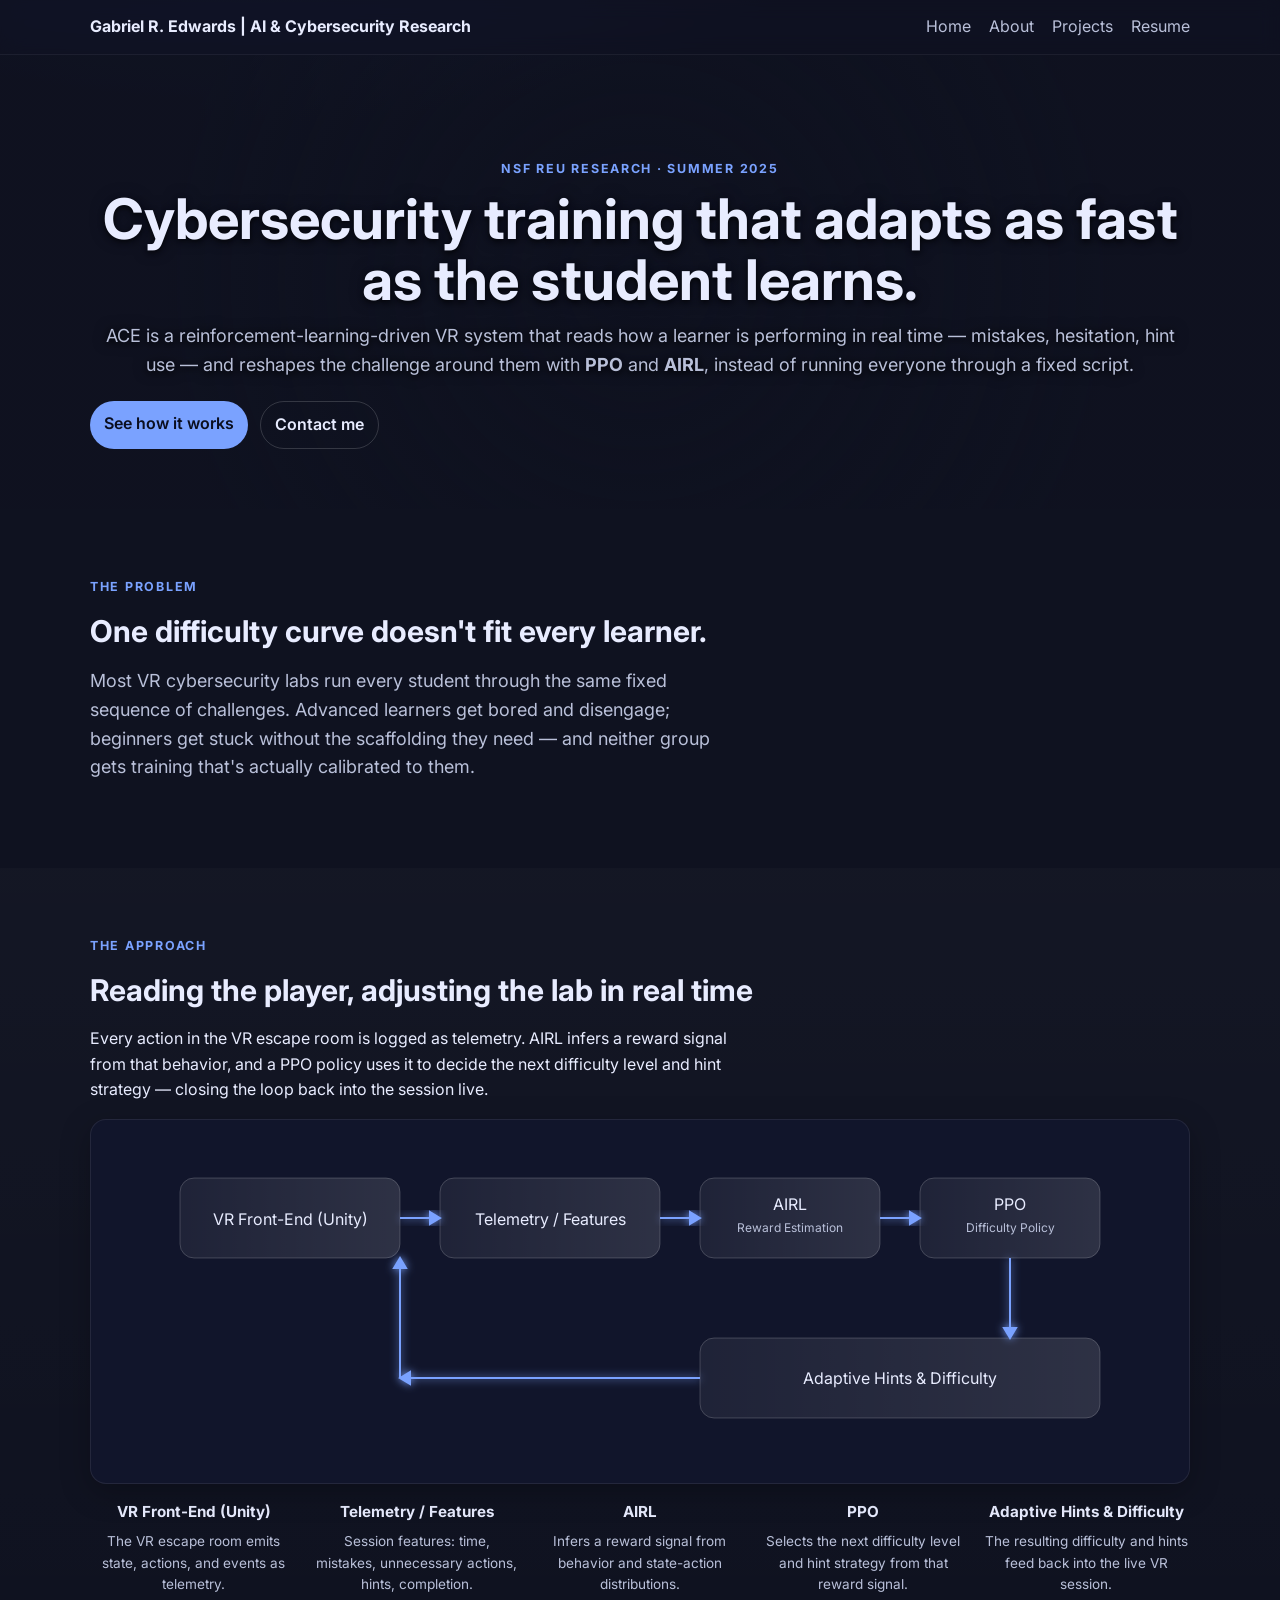
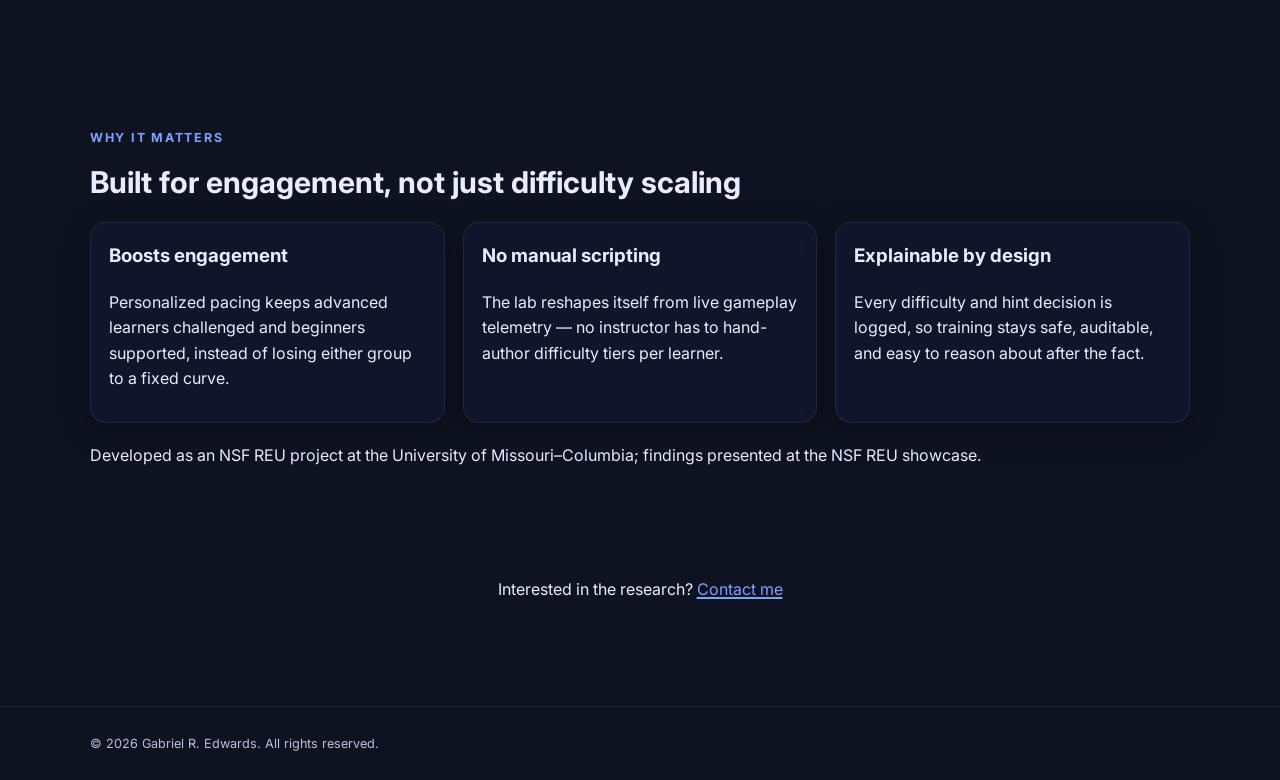
==== commit ec4e60ba: "Shrink the closing contact CTA on ACE and SAGE Replaced the big boxed card (heading + paragraph + pi" ====
--- a/ace.html
+++ b/ace.html
@@ -188,13 +188,9 @@
     </section>
 
     <!-- CONTACT CTA -->
-    <section class="section">
-      <div class="container">
-        <div class="card" style="text-align:center;">
-          <h3>Interested in the research?</h3>
-          <p class="meta">This work is part of an active research effort. A public summary/paper link will be added upon release.</p>
-          <a href="mailto:gre4bt@umsystem.edu" class="btn">Contact me</a>
-        </div>
+    <section class="section" style="padding:32px 0;">
+      <div class="container" style="text-align:center;">
+        <p class="meta">Interested in the research? <a href="mailto:gre4bt@umsystem.edu" class="link">Contact me</a></p>
       </div>
     </section>
   </main>
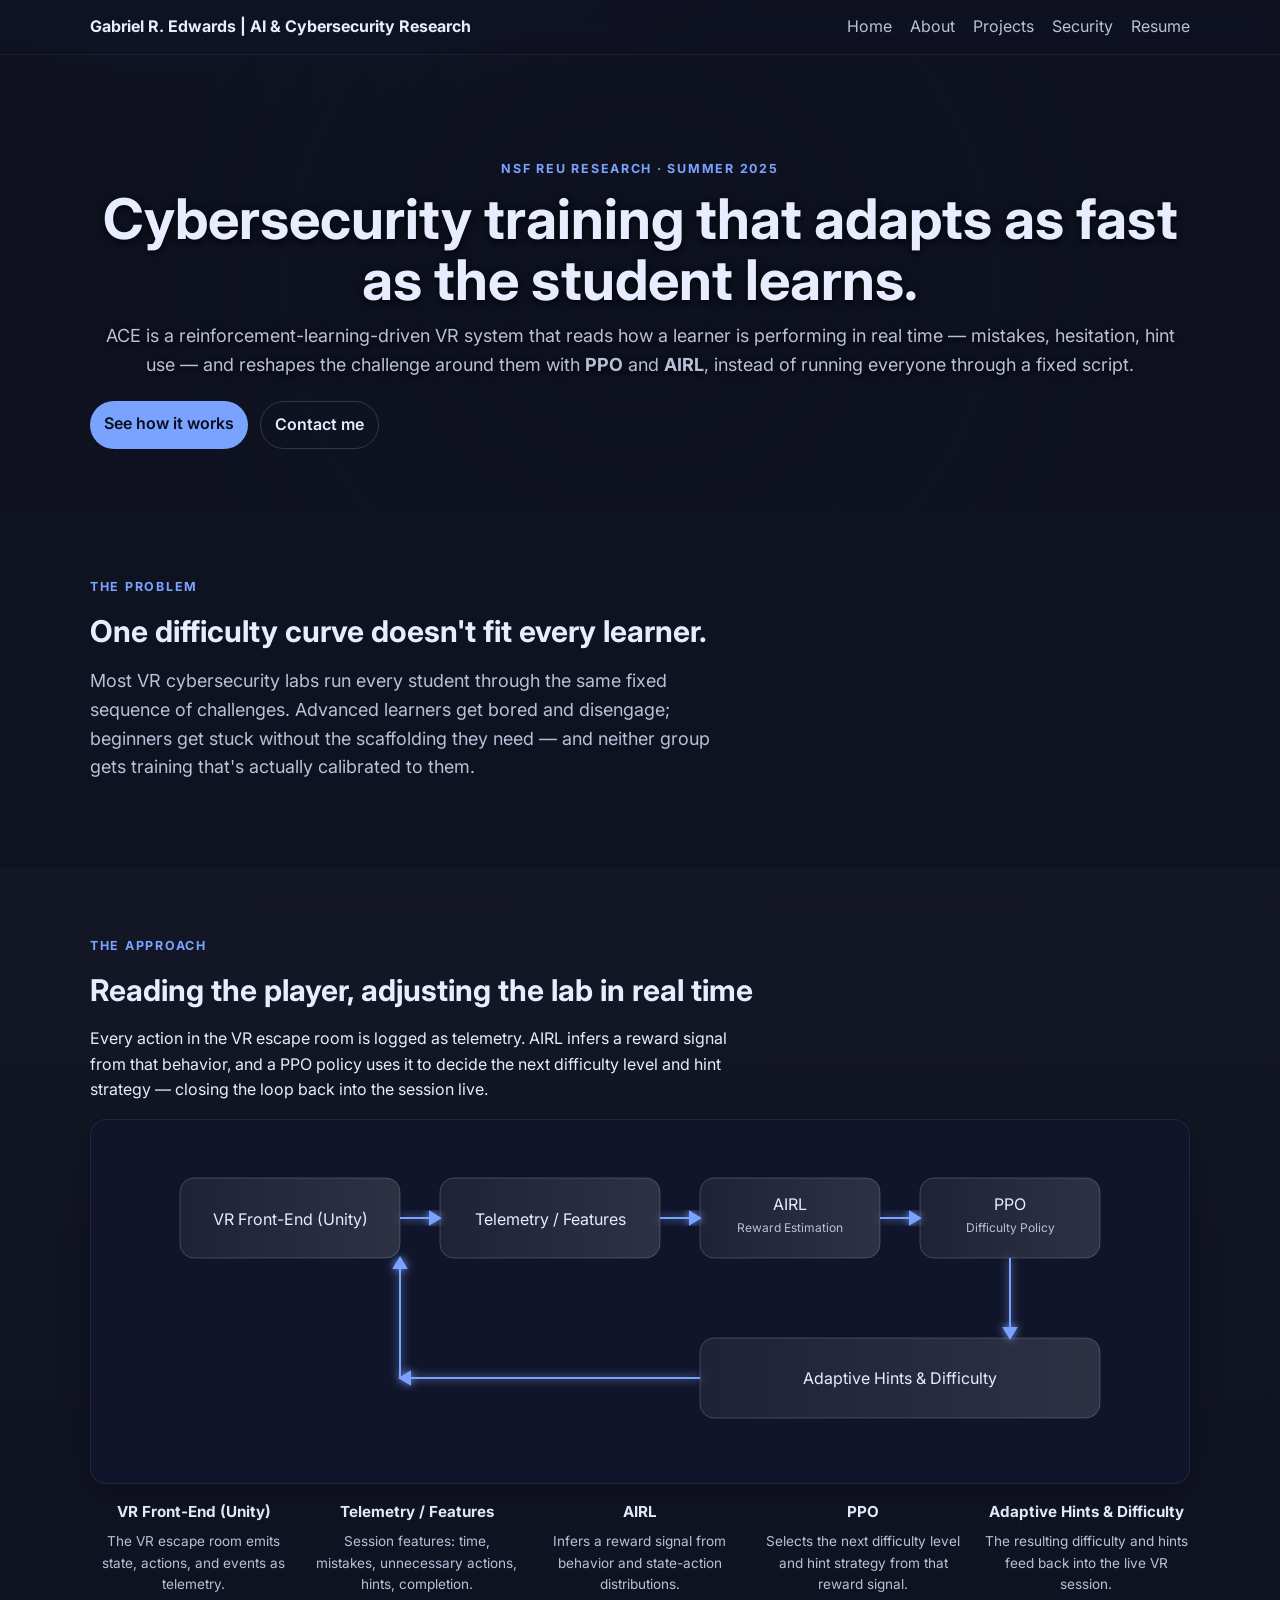
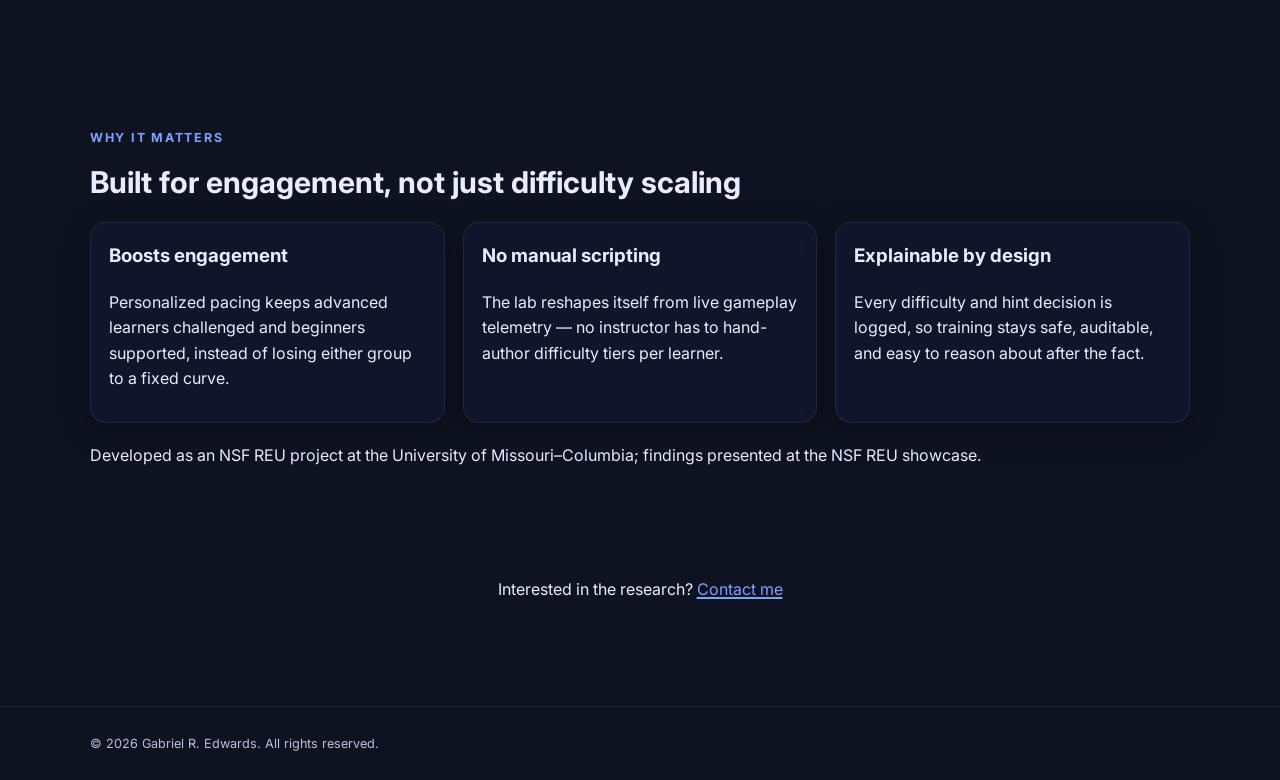
==== commit 78d8078c: "Add dedicated Security page; add Security to nav site-wide New security.html covers the cybersecurit" ====
--- a/ace.html
+++ b/ace.html
@@ -22,6 +22,7 @@
         <a href="/">Home</a>
         <a href="/#about">About</a>
         <a href="/projects.html">Projects</a>
+        <a href="/security.html">Security</a>
         <a href="/resume.html">Resume</a>
       </nav>
       <button class="menu-toggle" aria-label="Toggle menu" aria-controls="site-nav" aria-expanded="false">☰</button>
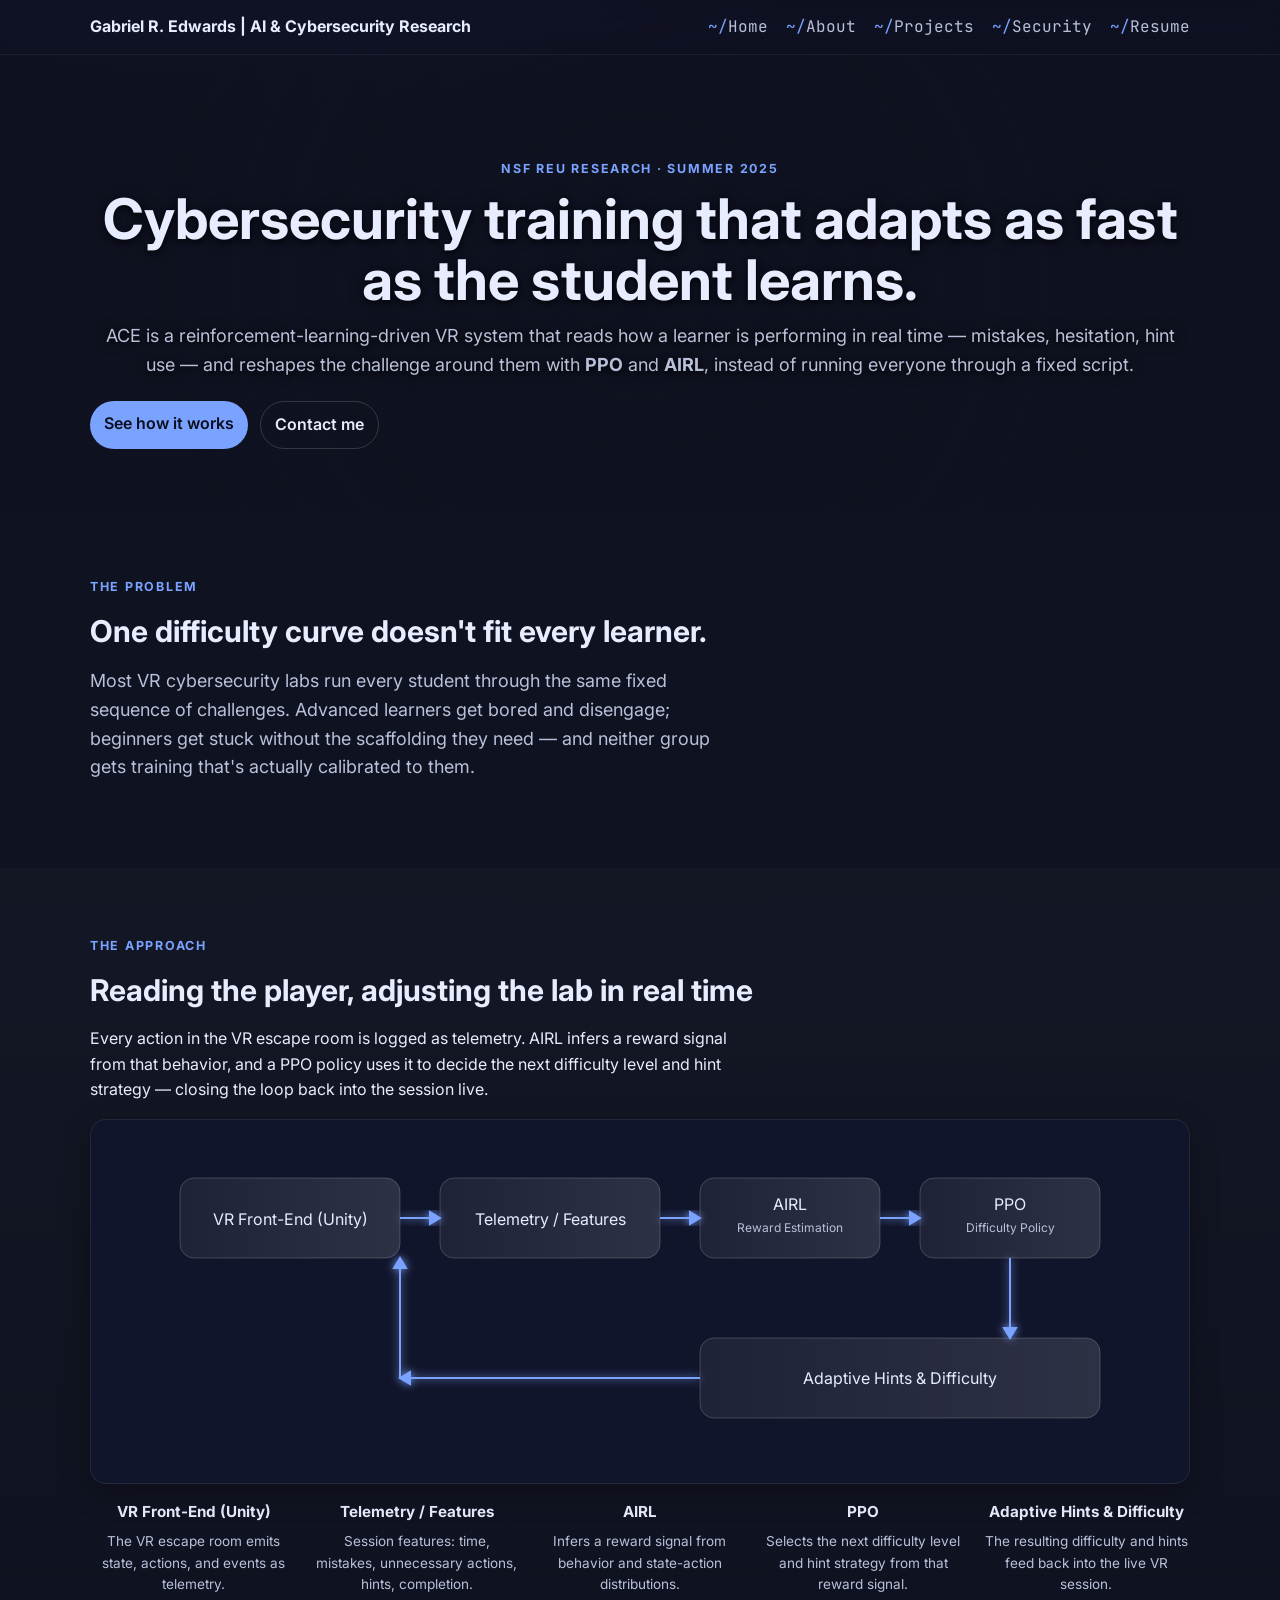
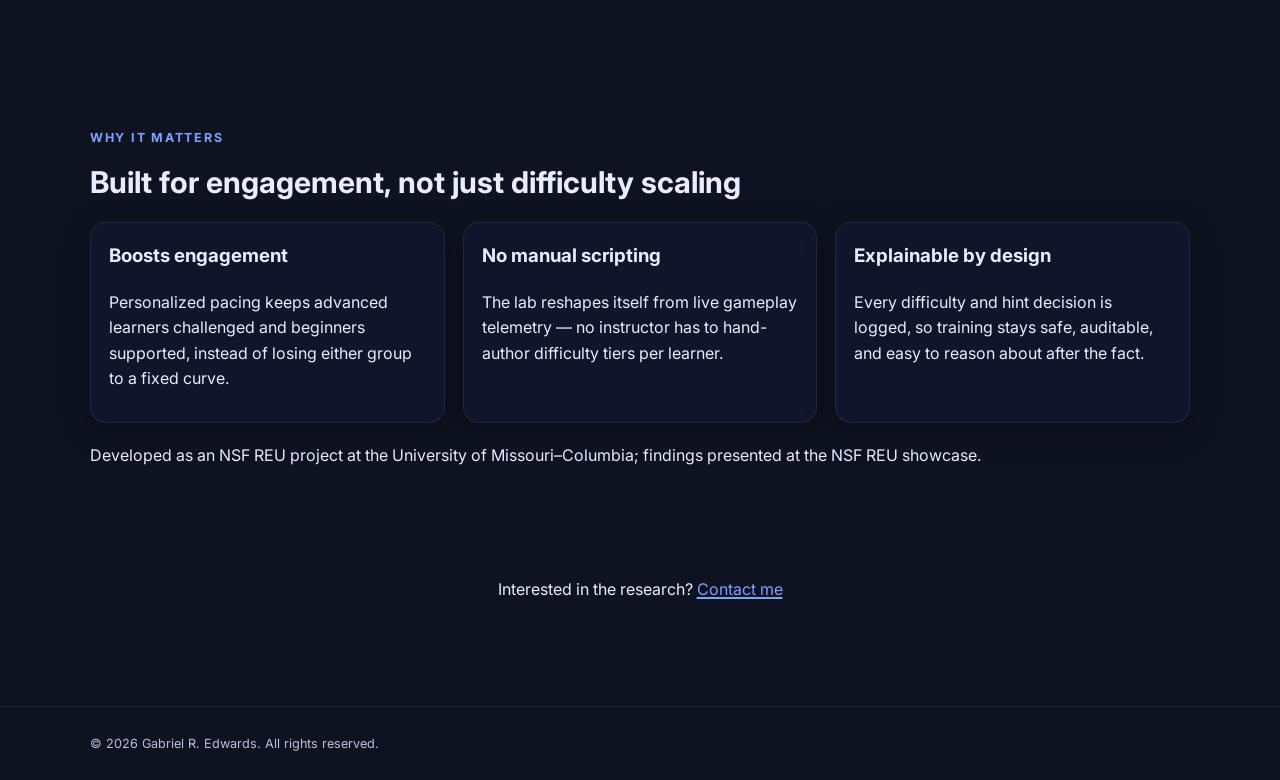
==== commit eef58cda: "Bring the Security page's nav treatment to the whole site Moved the "~/"-prefixed, monospace nav sty" ====
--- a/ace.html
+++ b/ace.html
@@ -8,7 +8,7 @@
 
   <link rel="preconnect" href="https://fonts.googleapis.com">
   <link rel="preconnect" href="https://fonts.gstatic.com" crossorigin>
-  <link href="https://fonts.googleapis.com/css2?family=Inter:wght@400;600;800&display=swap" rel="stylesheet">
+  <link href="https://fonts.googleapis.com/css2?family=Inter:wght@400;600;800&family=JetBrains+Mono:wght@400;500;700;800&display=swap" rel="stylesheet">
   <link rel="stylesheet" href="/styles.css" />
   <link rel="icon" type="image/png" href="/favicon.png">
   <!-- Optional: AOS for small scroll reveals (safe to remove if not used elsewhere) -->
--- a/styles.css
+++ b/styles.css
@@ -6,6 +6,7 @@
   --primary: #7aa2ff;
   --ring: rgba(122,162,255,.3);
   --radius: 16px;
+  --mono: 'JetBrains Mono', ui-monospace, SFMono-Regular, Menlo, Consolas, monospace;
 }
 
 * { box-sizing: border-box; }
@@ -42,8 +43,15 @@
 .logo:hover { opacity: .9; }
 
 .nav { display: flex; align-items: center; gap: 18px; }
-.nav a { color: var(--muted); }
-.nav a:hover { color: var(--text); }
+.nav a:not(.btn) {
+  color: var(--muted);
+  font-family: var(--mono);
+}
+.nav a:not(.btn)::before {
+  content: "~/";
+  color: var(--primary);
+}
+.nav a:not(.btn):hover { color: var(--primary); }
 
 /* Buttons */
 .btn {
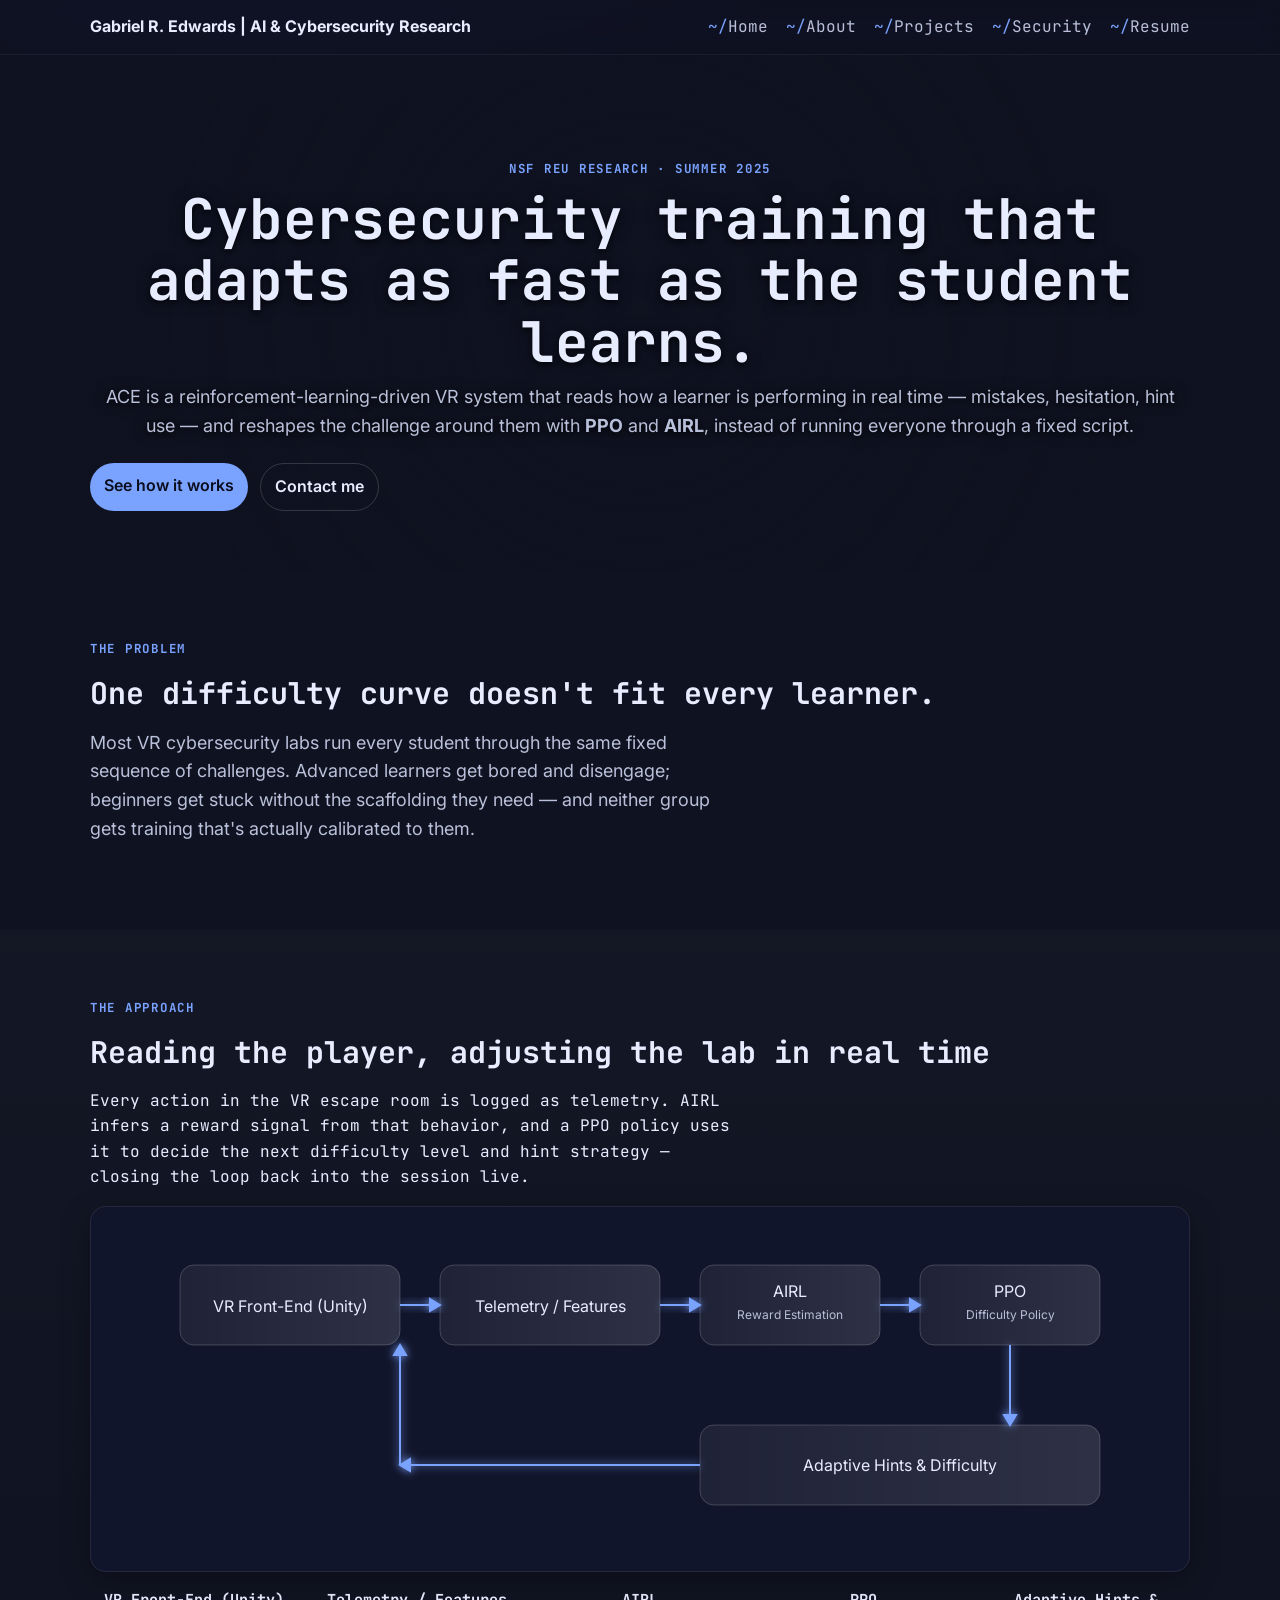
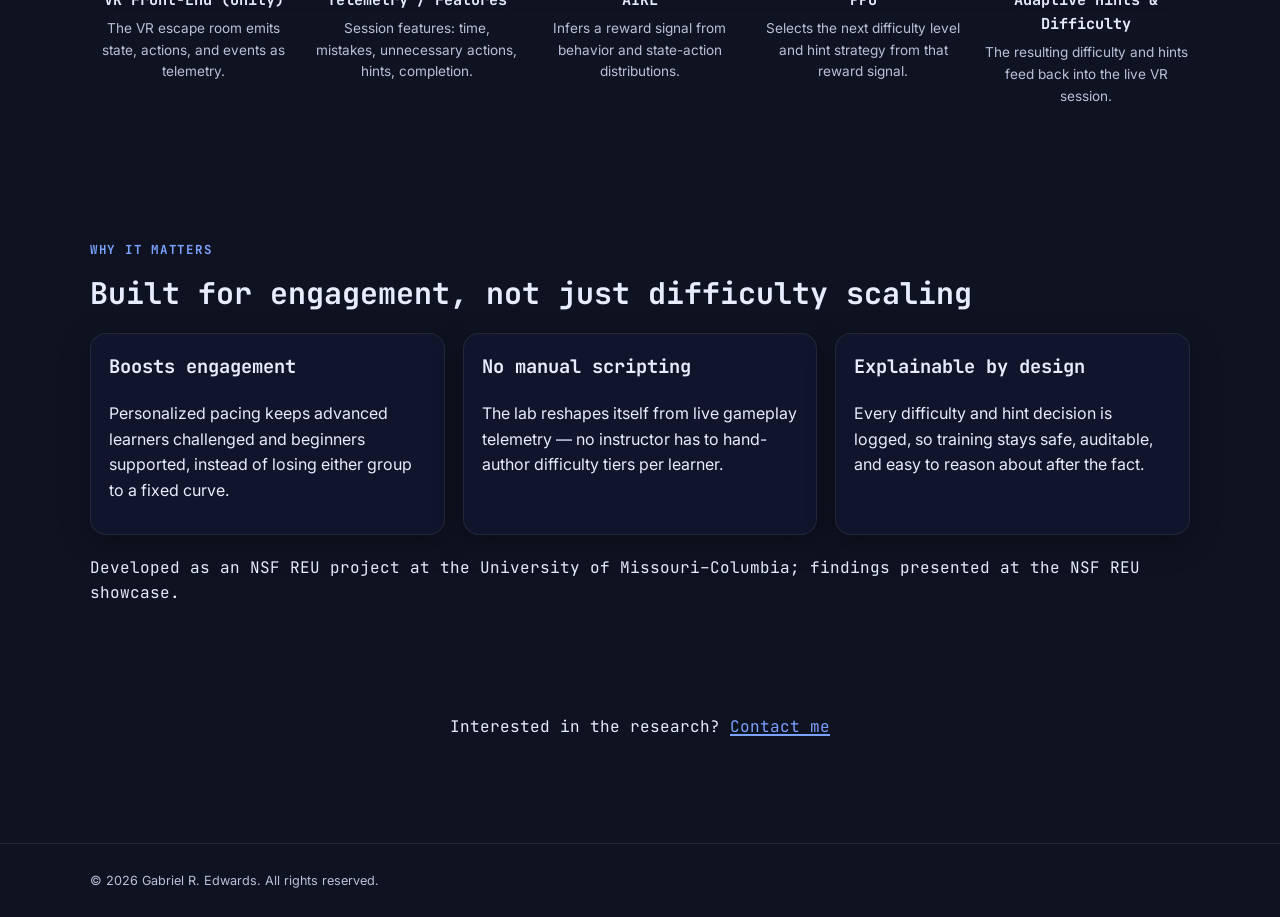
==== commit b0caca8c: "Add security headers; move inline scripts out for a strict CSP New _headers file sets HSTS with incl" ====
--- a/ace.html
+++ b/ace.html
@@ -12,7 +12,7 @@
   <link rel="stylesheet" href="/styles.css" />
   <link rel="icon" type="image/png" href="/favicon.png">
   <!-- Optional: AOS for small scroll reveals (safe to remove if not used elsewhere) -->
-  <link rel="stylesheet" href="https://unpkg.com/aos@2.3.4/dist/aos.css">
+  <link rel="stylesheet" href="https://unpkg.com/aos@2.3.4/dist/aos.css" integrity="sha384-/rJKQnzOkEo+daG0jMjU1IwwY9unxt1NBw3Ef2fmOJ3PW/TfAg2KXVoWwMZQZtw9" crossorigin="anonymous">
 </head>
 <body>
   <header class="site-header">
@@ -203,24 +203,8 @@
   </footer>
 
   <!-- libs -->
-  <script src="https://unpkg.com/aos@2.3.4/dist/aos.js"></script>
-
-  <script>
-    // year
-    document.getElementById('year').textContent = new Date().getFullYear();
-
-    // mobile menu
-    const toggle = document.querySelector('.menu-toggle');
-    const nav = document.getElementById('site-nav');
-    toggle?.addEventListener('click', () => {
-      const expanded = toggle.getAttribute('aria-expanded') === 'true' || false;
-      toggle.setAttribute('aria-expanded', String(!expanded));
-      nav.classList.toggle('open');
-    });
-
-    // AOS
-    AOS?.init && AOS.init({ once: true, duration: 600 });
-  </script>
+  <script src="https://unpkg.com/aos@2.3.4/dist/aos.js" integrity="sha384-n1AULnKdMJlK1oQCLNDL9qZsDgXtH6jRYFCpBtWFc+a9Yve0KSoMn575rk755NJZ" crossorigin="anonymous" defer></script>
+  <script src="/js/site.js" defer></script>
 
 </body>
 </html>
--- a/styles.css
+++ b/styles.css
@@ -19,6 +19,13 @@
   background: radial-gradient(1200px 600px at 20% -10%, #182042 0%, var(--bg) 60%);
   -webkit-font-smoothing: antialiased;
   -moz-osx-font-smoothing: grayscale;
+}
+
+/* Headings and small labels use the mono display face; body copy stays on Inter */
+h1, h2, h3, h4,
+.eyebrow,
+.meta {
+  font-family: var(--mono);
 }
 
 a { color: inherit; text-decoration: none; }
